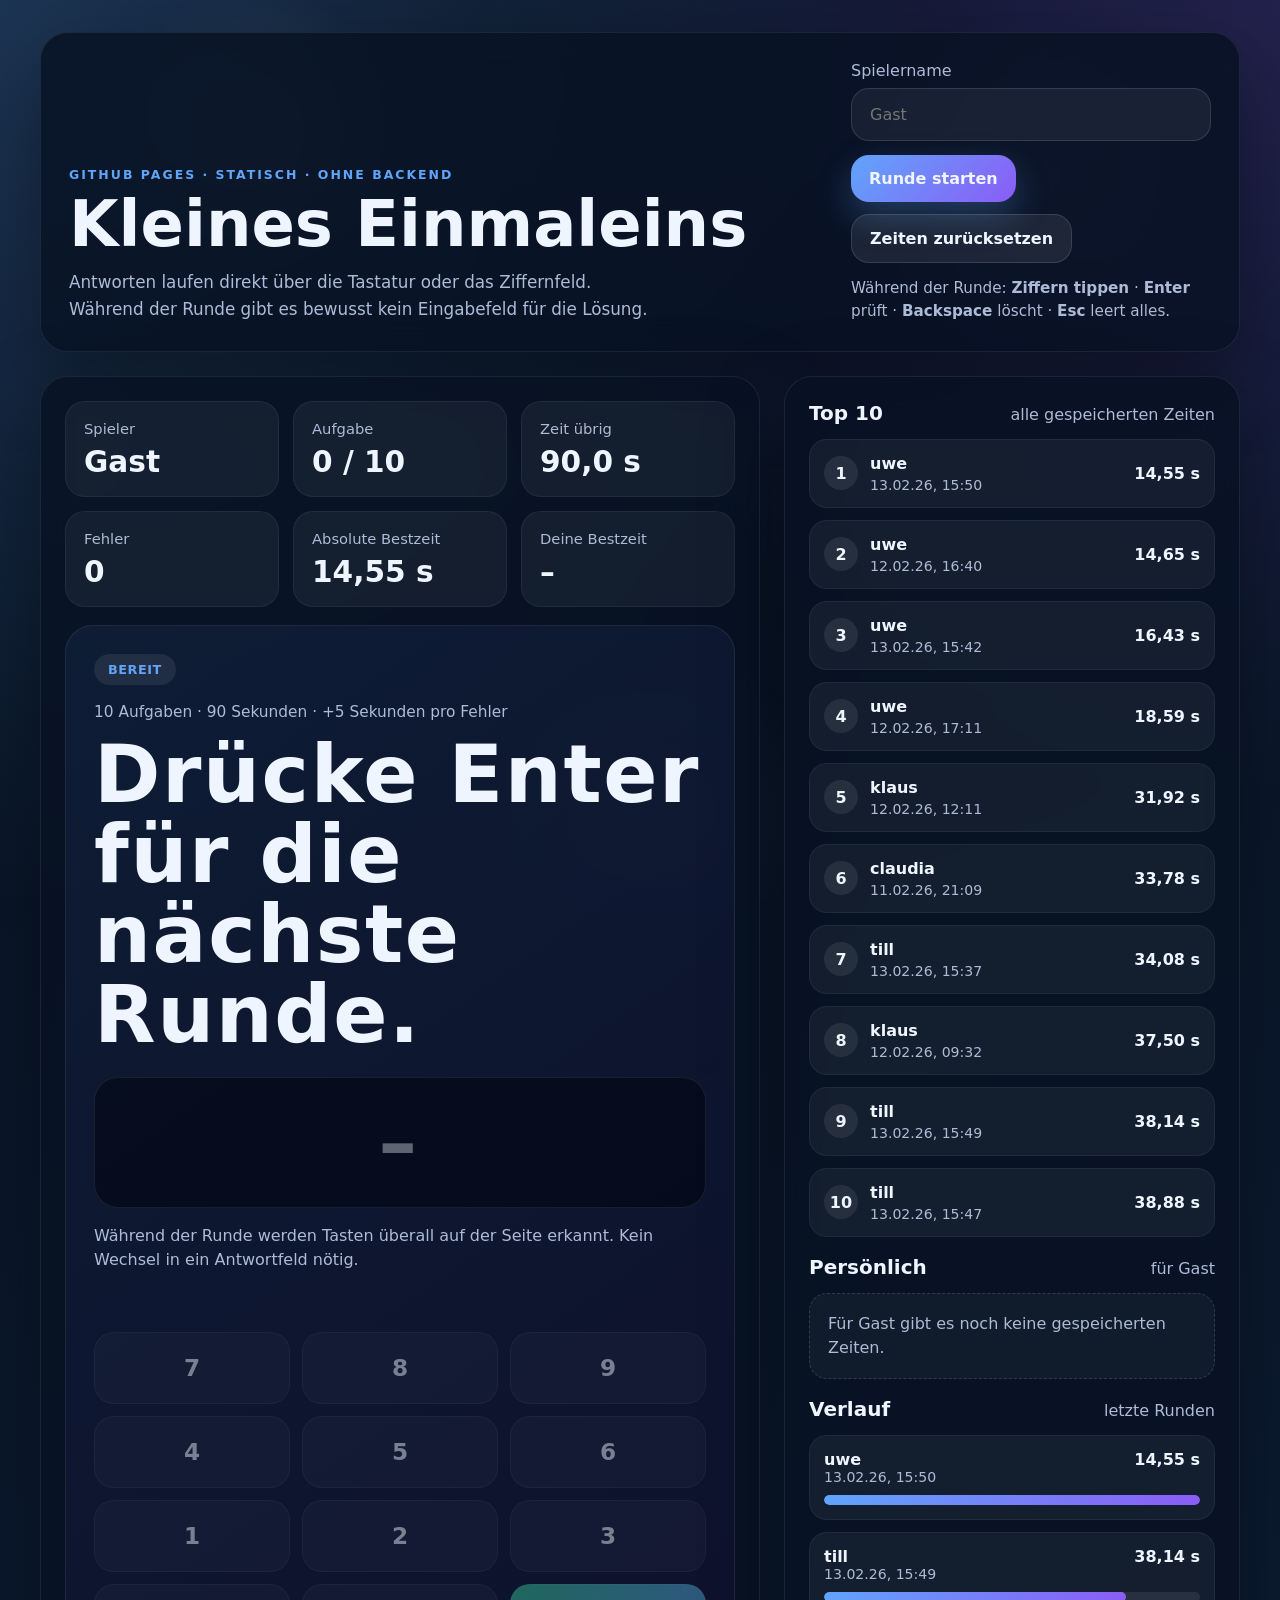
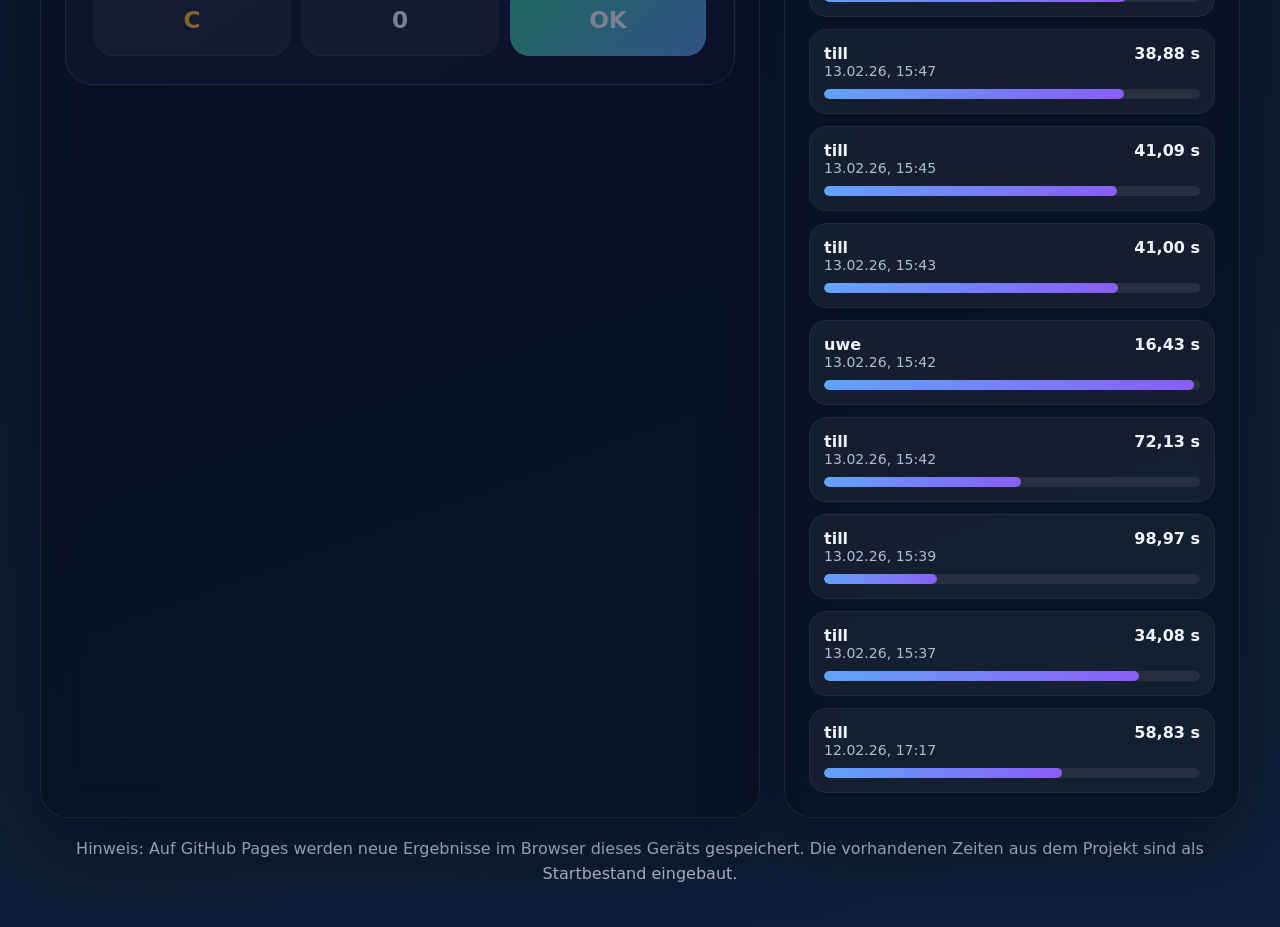
==== index.html @ 7a658442 "initial commit" ====
<!DOCTYPE html>
<html lang="de">
<head>
  <meta charset="UTF-8">
  <meta name="viewport" content="width=device-width, initial-scale=1.0">
  <title>Rechentrainer – Kleines Einmaleins</title>
  <link rel="stylesheet" href="./styles.css">
</head>
<body>
  <noscript>
    <div class="noscript-banner">Für den Rechentrainer muss JavaScript aktiviert sein.</div>
  </noscript>

  <div class="app-shell">
    <section class="panel intro-panel">
      <div class="intro-copy">
        <p class="eyebrow">GitHub Pages · statisch · ohne Backend</p>
        <h1>Kleines Einmaleins</h1>
        <p class="lead">
          Antworten laufen direkt über die Tastatur oder das Ziffernfeld.
          Während der Runde gibt es bewusst kein Eingabefeld für die Lösung.
        </p>
      </div>

      <div class="intro-actions">
        <label class="field" for="playerNameInput">
          <span>Spielername</span>
          <input
            id="playerNameInput"
            type="text"
            maxlength="18"
            autocomplete="nickname"
            spellcheck="false"
            placeholder="Gast"
          >
        </label>

        <div class="button-row">
          <button id="startButton" class="primary" type="button">Runde starten</button>
          <button id="resetScoresButton" class="secondary" type="button">Zeiten zurücksetzen</button>
        </div>

        <p class="controls-copy">
          Während der Runde: <strong>Ziffern tippen</strong> · <strong>Enter</strong> prüft · <strong>Backspace</strong> löscht · <strong>Esc</strong> leert alles.
        </p>
      </div>
    </section>

    <main class="layout">
      <section class="panel game-panel" aria-labelledby="spielbereich-title">
        <div class="sr-only" id="spielbereich-title">Spielbereich</div>

        <div class="stats-grid">
          <article class="stat-card">
            <span class="stat-label">Spieler</span>
            <strong class="stat-value" id="playerStat">Gast</strong>
          </article>

          <article class="stat-card">
            <span class="stat-label">Aufgabe</span>
            <strong class="stat-value" id="progressStat">0 / 10</strong>
          </article>

          <article class="stat-card">
            <span class="stat-label">Zeit übrig</span>
            <strong class="stat-value" id="timeStat">90,0 s</strong>
          </article>

          <article class="stat-card">
            <span class="stat-label">Fehler</span>
            <strong class="stat-value" id="errorsStat">0</strong>
          </article>

          <article class="stat-card">
            <span class="stat-label">Absolute Bestzeit</span>
            <strong class="stat-value" id="overallBestStat">–</strong>
          </article>

          <article class="stat-card">
            <span class="stat-label">Deine Bestzeit</span>
            <strong class="stat-value" id="personalBestStat">–</strong>
          </article>
        </div>

        <div class="game-surface">
          <span class="mode-pill" id="modePill">Bereit</span>
          <p class="question-label" id="questionLabel">10 Aufgaben · 90 Sekunden · +5 Sekunden pro Fehler</p>
          <h2 class="question-text" id="questionText">Drücke Enter für die nächste Runde.</h2>

          <div class="answer-board placeholder" id="answerBoard" aria-live="polite">–</div>

          <p class="hint" id="hintText">Der Cursor muss nicht in einem Feld stehen. Während der Runde werden Tasten überall auf der Seite erkannt.</p>
          <p class="feedback" id="feedbackText" role="status" aria-live="polite"></p>

          <div class="keypad" id="keypad" aria-label="Ziffernfeld für Touch-Eingabe">
            <button type="button" class="keypad-key" data-key="7">7</button>
            <button type="button" class="keypad-key" data-key="8">8</button>
            <button type="button" class="keypad-key" data-key="9">9</button>
            <button type="button" class="keypad-key" data-key="4">4</button>
            <button type="button" class="keypad-key" data-key="5">5</button>
            <button type="button" class="keypad-key" data-key="6">6</button>
            <button type="button" class="keypad-key" data-key="1">1</button>
            <button type="button" class="keypad-key" data-key="2">2</button>
            <button type="button" class="keypad-key" data-key="3">3</button>
            <button type="button" class="keypad-key utility" data-key="clear">C</button>
            <button type="button" class="keypad-key" data-key="0">0</button>
            <button type="button" class="keypad-key confirm" data-key="enter">OK</button>
          </div>
        </div>

        <section class="result-summary" id="resultSummary" hidden>
          <div class="result-header">
            <h3>Letzte Runde</h3>
            <p id="resultMessage"></p>
          </div>

          <div class="result-grid">
            <article class="result-card">
              <span class="result-label">Rohzeit</span>
              <strong class="result-value" id="rawTimeResult">–</strong>
            </article>

            <article class="result-card">
              <span class="result-label">Fehler</span>
              <strong class="result-value" id="mistakesResult">–</strong>
            </article>

            <article class="result-card">
              <span class="result-label">Unbeantwortet</span>
              <strong class="result-value" id="unansweredResult">–</strong>
            </article>

            <article class="result-card accent">
              <span class="result-label">Gesamtzeit inkl. Strafen</span>
              <strong class="result-value" id="totalTimeResult">–</strong>
            </article>
          </div>
        </section>
      </section>

      <aside class="panel sidebar">
        <section class="stack-section" id="bestenliste">
          <div class="section-header">
            <h2>Top 10</h2>
            <span>alle gespeicherten Zeiten</span>
          </div>
          <ol class="ranking-list" id="topList"></ol>
        </section>

        <section class="stack-section">
          <div class="section-header">
            <h2>Persönlich</h2>
            <span id="personalSectionLabel">für Gast</span>
          </div>
          <ol class="ranking-list" id="personalList"></ol>
        </section>

        <section class="stack-section" id="verlauf">
          <div class="section-header">
            <h2>Verlauf</h2>
            <span>letzte Runden</span>
          </div>
          <div class="history-list" id="historyList"></div>
        </section>
      </aside>
    </main>

    <p class="storage-note">
      Hinweis: Auf GitHub Pages werden neue Ergebnisse im Browser dieses Geräts gespeichert.
      Die vorhandenen Zeiten aus dem Projekt sind als Startbestand eingebaut.
    </p>
  </div>

  <script src="./app.js"></script>
</body>
</html>
---- styles.css ----
:root {
  color-scheme: dark;
  --bg-1: #07111f;
  --bg-2: #0e1f39;
  --panel: rgba(8, 18, 35, 0.82);
  --panel-soft: rgba(255, 255, 255, 0.05);
  --panel-strong: rgba(255, 255, 255, 0.08);
  --text: #eff5ff;
  --muted: #aebbd6;
  --accent: #60a5fa;
  --accent-strong: #8b5cf6;
  --success: #34d399;
  --warning: #fbbf24;
  --danger: #fb7185;
  --shadow: 0 28px 80px rgba(0, 0, 0, 0.35);
}

* {
  box-sizing: border-box;
}

html {
  scroll-behavior: smooth;
}

body {
  margin: 0;
  min-height: 100vh;
  font-family: "Inter", "Segoe UI", system-ui, sans-serif;
  color: var(--text);
  background:
    radial-gradient(circle at top left, rgba(96, 165, 250, 0.24), transparent 32%),
    radial-gradient(circle at top right, rgba(139, 92, 246, 0.2), transparent 28%),
    linear-gradient(160deg, var(--bg-1), var(--bg-2));
}

body::before {
  content: "";
  position: fixed;
  inset: 0;
  pointer-events: none;
  background:
    radial-gradient(circle at 20% 15%, rgba(255, 255, 255, 0.08), transparent 12%),
    radial-gradient(circle at 80% 20%, rgba(255, 255, 255, 0.06), transparent 14%),
    radial-gradient(circle at 50% 90%, rgba(255, 255, 255, 0.05), transparent 18%);
}

.app-shell {
  position: relative;
  width: min(1200px, calc(100% - 32px));
  margin: 32px auto 40px;
}

.panel {
  background: var(--panel);
  border: 1px solid rgba(255, 255, 255, 0.08);
  border-radius: 28px;
  box-shadow: var(--shadow);
  backdrop-filter: blur(18px);
}

.intro-panel {
  display: flex;
  justify-content: space-between;
  gap: 28px;
  align-items: end;
  padding: 28px;
  margin-bottom: 24px;
}

.eyebrow {
  margin: 0 0 10px;
  color: var(--accent);
  text-transform: uppercase;
  letter-spacing: 0.16em;
  font-size: 0.78rem;
  font-weight: 800;
}

h1,
h2,
h3,
p {
  margin: 0;
}

h1 {
  font-size: clamp(2.2rem, 5vw, 4rem);
  line-height: 1.02;
  margin-bottom: 12px;
}

.lead {
  max-width: 56ch;
  color: var(--muted);
  line-height: 1.6;
  font-size: 1.05rem;
}

.intro-actions {
  width: min(100%, 360px);
  display: grid;
  gap: 14px;
}

.field {
  display: grid;
  gap: 8px;
}

.field span,
.controls-copy,
.section-header span,
.storage-note,
.stat-label,
.result-label,
.question-label,
.hint,
.feedback,
.entry-meta,
.history-meta {
  color: var(--muted);
}

.field input {
  width: 100%;
  border: 1px solid rgba(255, 255, 255, 0.12);
  border-radius: 18px;
  padding: 16px 18px;
  font: inherit;
  color: var(--text);
  background: rgba(255, 255, 255, 0.06);
  outline: none;
  transition: border-color 0.2s ease, box-shadow 0.2s ease, transform 0.2s ease;
}

.field input:focus {
  border-color: rgba(96, 165, 250, 0.9);
  box-shadow: 0 0 0 4px rgba(96, 165, 250, 0.18);
  transform: translateY(-1px);
}

.field input[readonly] {
  opacity: 0.72;
}

.button-row {
  display: flex;
  gap: 12px;
  flex-wrap: wrap;
}

button {
  appearance: none;
  border: 0;
  border-radius: 18px;
  padding: 14px 18px;
  font: inherit;
  font-weight: 800;
  color: var(--text);
  cursor: pointer;
  transition: transform 0.18s ease, box-shadow 0.18s ease, opacity 0.18s ease;
}

button:hover {
  transform: translateY(-1px);
}

button:active {
  transform: translateY(0);
}

button.primary {
  background: linear-gradient(135deg, var(--accent), var(--accent-strong));
  box-shadow: 0 14px 34px rgba(96, 165, 250, 0.28);
}

button.secondary {
  background: rgba(255, 255, 255, 0.08);
  border: 1px solid rgba(255, 255, 255, 0.12);
}

.controls-copy {
  font-size: 0.95rem;
  line-height: 1.5;
}

.layout {
  display: grid;
  grid-template-columns: minmax(0, 1.5fr) minmax(320px, 0.95fr);
  gap: 24px;
}

.game-panel,
.sidebar {
  padding: 24px;
}

.stats-grid {
  display: grid;
  grid-template-columns: repeat(3, minmax(0, 1fr));
  gap: 14px;
}

.stat-card,
.result-card,
.ranking-item,
.history-item {
  background: var(--panel-soft);
  border: 1px solid rgba(255, 255, 255, 0.06);
}

.stat-card {
  padding: 18px;
  border-radius: 20px;
}

.stat-label {
  display: block;
  margin-bottom: 10px;
  font-size: 0.92rem;
}

.stat-value,
.result-value {
  display: block;
  font-size: clamp(1.15rem, 3vw, 1.85rem);
  line-height: 1.05;
  font-weight: 900;
  font-variant-numeric: tabular-nums;
}

.game-surface {
  margin-top: 18px;
  padding: 28px;
  border-radius: 28px;
  background:
    linear-gradient(145deg, rgba(96, 165, 250, 0.11), rgba(139, 92, 246, 0.08)),
    rgba(2, 8, 23, 0.58);
  border: 1px solid rgba(255, 255, 255, 0.08);
}

.mode-pill {
  display: inline-flex;
  align-items: center;
  padding: 8px 14px;
  border-radius: 999px;
  background: rgba(255, 255, 255, 0.08);
  color: var(--accent);
  font-weight: 800;
  letter-spacing: 0.04em;
  text-transform: uppercase;
  font-size: 0.8rem;
}

.question-label {
  margin-top: 18px;
  font-size: 0.96rem;
}

.question-text {
  margin-top: 14px;
  font-size: clamp(2.4rem, 8vw, 5rem);
  line-height: 1;
  letter-spacing: 0.02em;
  font-weight: 900;
}

.answer-board {
  display: flex;
  align-items: center;
  justify-content: center;
  min-height: 104px;
  margin-top: 22px;
  padding: 20px;
  border-radius: 24px;
  background: rgba(3, 7, 18, 0.62);
  border: 1px solid rgba(255, 255, 255, 0.08);
  font-size: clamp(2.2rem, 7vw, 4.8rem);
  font-weight: 900;
  font-variant-numeric: tabular-nums;
  letter-spacing: 0.06em;
}

.answer-board.placeholder {
  color: rgba(239, 245, 255, 0.38);
}

.hint {
  margin-top: 16px;
  line-height: 1.5;
}

.feedback {
  min-height: 28px;
  margin-top: 10px;
  font-weight: 700;
}

.feedback.success {
  color: var(--success);
}

.feedback.warning {
  color: var(--warning);
}

.feedback.error {
  color: var(--danger);
}

.keypad {
  margin-top: 22px;
  display: grid;
  grid-template-columns: repeat(3, minmax(0, 1fr));
  gap: 12px;
}

.keypad.is-disabled {
  opacity: 0.48;
}

.keypad-key {
  min-height: 72px;
  border-radius: 20px;
  background: rgba(255, 255, 255, 0.06);
  border: 1px solid rgba(255, 255, 255, 0.08);
  font-size: 1.45rem;
  font-weight: 900;
}

.keypad-key.utility {
  color: var(--warning);
}

.keypad-key.confirm {
  background: linear-gradient(135deg, rgba(52, 211, 153, 0.92), rgba(96, 165, 250, 0.92));
}

.result-summary {
  margin-top: 18px;
  padding: 20px;
  border-radius: 24px;
  background: rgba(255, 255, 255, 0.04);
  border: 1px solid rgba(255, 255, 255, 0.06);
}

.result-header {
  display: flex;
  justify-content: space-between;
  gap: 12px;
  align-items: baseline;
  flex-wrap: wrap;
}

.result-header p {
  color: var(--accent);
  font-weight: 700;
}

.result-grid {
  margin-top: 16px;
  display: grid;
  grid-template-columns: repeat(4, minmax(0, 1fr));
  gap: 12px;
}

.result-card {
  padding: 16px;
  border-radius: 18px;
}

.result-card.accent {
  background: linear-gradient(145deg, rgba(96, 165, 250, 0.18), rgba(139, 92, 246, 0.18));
  border-color: rgba(96, 165, 250, 0.22);
}

.result-label {
  display: block;
  margin-bottom: 10px;
  font-size: 0.9rem;
  line-height: 1.4;
}

.sidebar {
  display: grid;
  gap: 18px;
}

.stack-section {
  display: grid;
  gap: 14px;
}

.section-header {
  display: flex;
  align-items: baseline;
  justify-content: space-between;
  gap: 12px;
  flex-wrap: wrap;
}

.section-header h2 {
  font-size: 1.25rem;
}

.ranking-list,
.history-list {
  list-style: none;
  margin: 0;
  padding: 0;
  display: grid;
  gap: 12px;
}

.ranking-item {
  display: grid;
  grid-template-columns: auto 1fr auto;
  gap: 12px;
  align-items: center;
  padding: 14px;
  border-radius: 18px;
}

.ranking-item.is-current {
  border-color: rgba(96, 165, 250, 0.3);
  background: rgba(96, 165, 250, 0.1);
}

.rank-badge {
  display: inline-flex;
  align-items: center;
  justify-content: center;
  width: 34px;
  height: 34px;
  border-radius: 50%;
  background: rgba(255, 255, 255, 0.08);
  font-weight: 900;
}

.entry-name {
  display: block;
  font-weight: 800;
}

.entry-meta {
  display: block;
  margin-top: 4px;
  font-size: 0.88rem;
}

.entry-time {
  font-weight: 900;
  font-variant-numeric: tabular-nums;
}

.history-item {
  padding: 14px;
  border-radius: 18px;
}

.history-item.is-current {
  border-color: rgba(96, 165, 250, 0.3);
  background: rgba(96, 165, 250, 0.1);
}

.history-head {
  display: flex;
  justify-content: space-between;
  gap: 12px;
  margin-bottom: 10px;
}

.history-name {
  font-weight: 800;
}

.history-time {
  font-weight: 900;
  font-variant-numeric: tabular-nums;
}

.history-meta {
  font-size: 0.88rem;
}

.history-track {
  width: 100%;
  height: 10px;
  border-radius: 999px;
  overflow: hidden;
  background: rgba(255, 255, 255, 0.08);
  margin-top: 10px;
}

.history-fill {
  height: 100%;
  border-radius: inherit;
  background: linear-gradient(135deg, var(--accent), var(--accent-strong));
}

.placeholder-card {
  padding: 18px;
  border-radius: 18px;
  background: rgba(255, 255, 255, 0.04);
  border: 1px dashed rgba(255, 255, 255, 0.14);
  color: var(--muted);
  line-height: 1.5;
}

.storage-note {
  margin-top: 18px;
  text-align: center;
  line-height: 1.6;
}

.noscript-banner {
  padding: 12px 16px;
  text-align: center;
  background: #3f1d1d;
  color: #fff0f0;
  font-weight: 700;
}

.sr-only {
  position: absolute;
  width: 1px;
  height: 1px;
  padding: 0;
  margin: -1px;
  overflow: hidden;
  clip: rect(0, 0, 0, 0);
  white-space: nowrap;
  border: 0;
}

@media (max-width: 980px) {
  .intro-panel,
  .layout {
    grid-template-columns: 1fr;
  }

  .intro-panel {
    flex-direction: column;
    align-items: stretch;
  }

  .intro-actions {
    width: 100%;
  }
}

@media (max-width: 760px) {
  .app-shell {
    width: min(100% - 20px, 100%);
    margin-top: 20px;
  }

  .stats-grid,
  .result-grid {
    grid-template-columns: repeat(2, minmax(0, 1fr));
  }

  .game-surface,
  .game-panel,
  .sidebar,
  .intro-panel {
    padding: 18px;
  }

  .answer-board {
    min-height: 86px;
  }
}

@media (max-width: 520px) {
  .button-row {
    flex-direction: column;
  }

  .stats-grid,
  .result-grid {
    grid-template-columns: 1fr;
  }

  .ranking-item {
    grid-template-columns: auto 1fr;
  }

  .entry-time {
    grid-column: 2;
  }
}
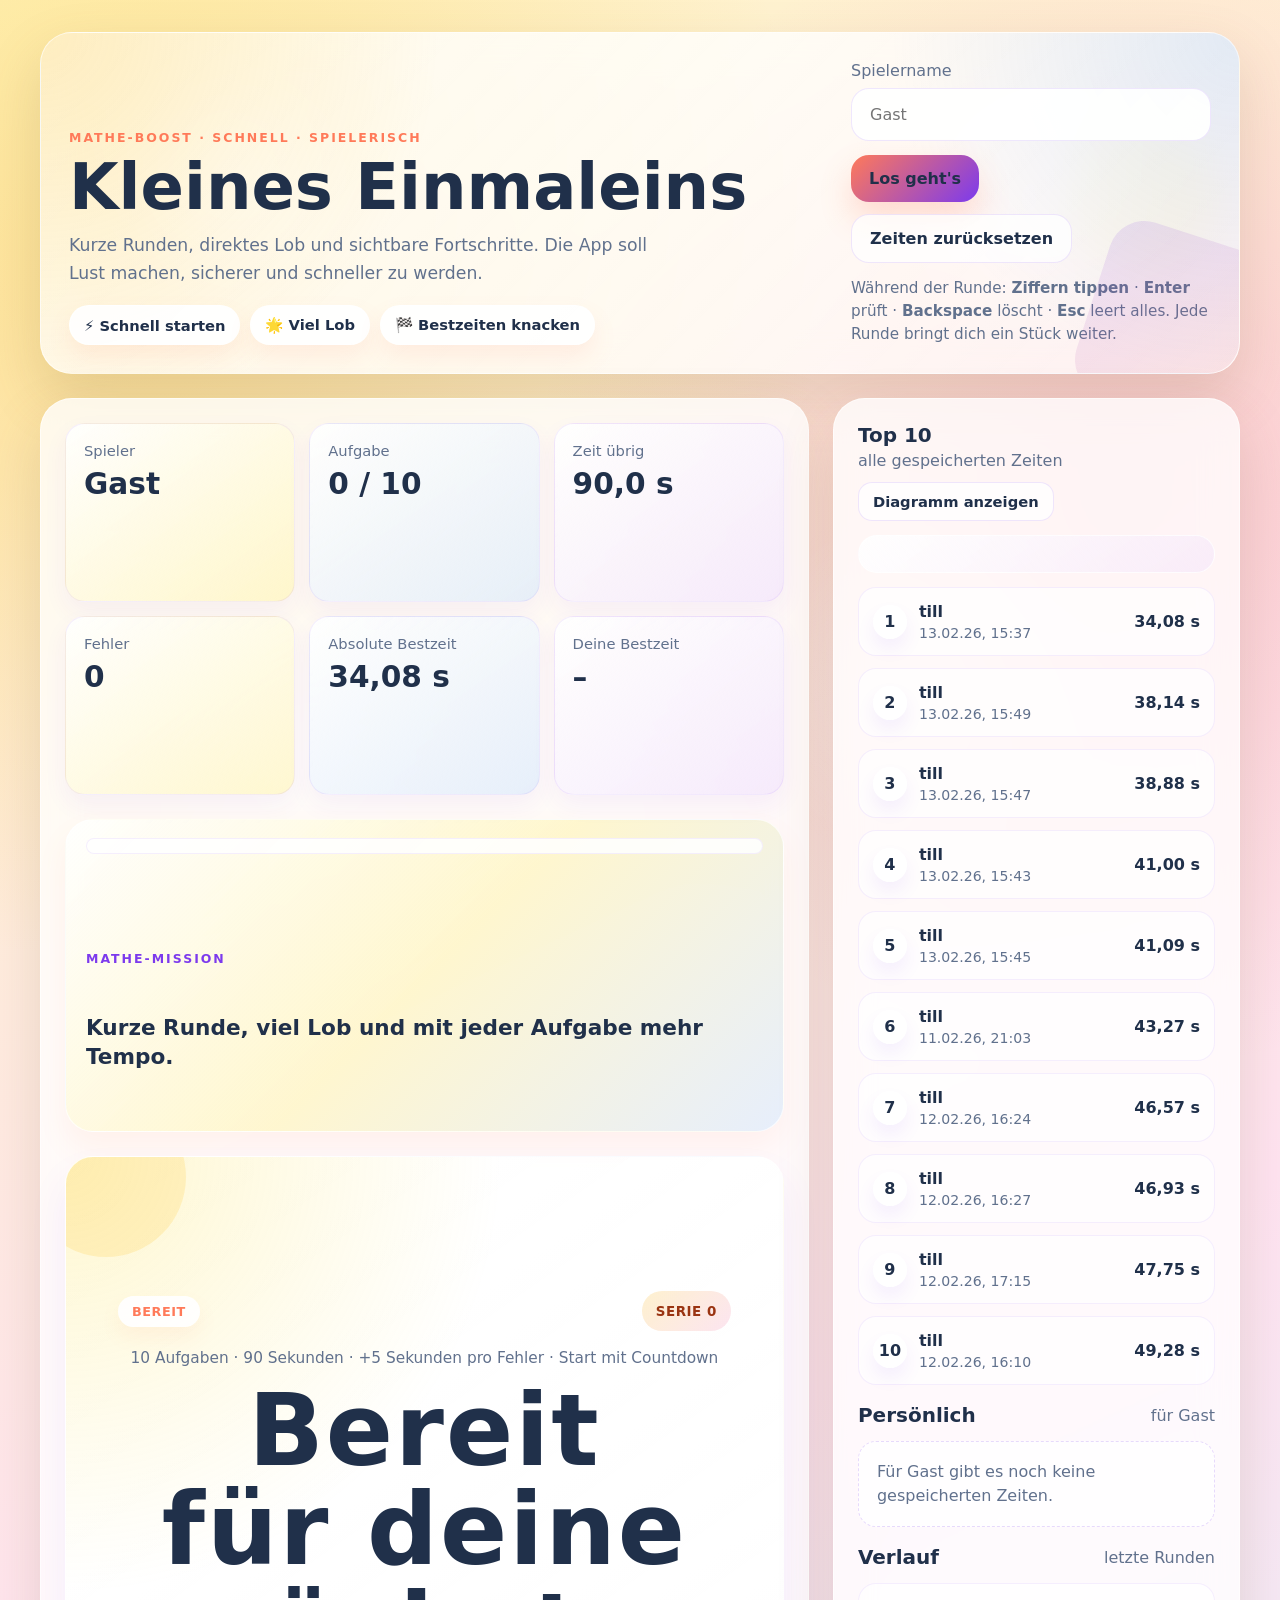
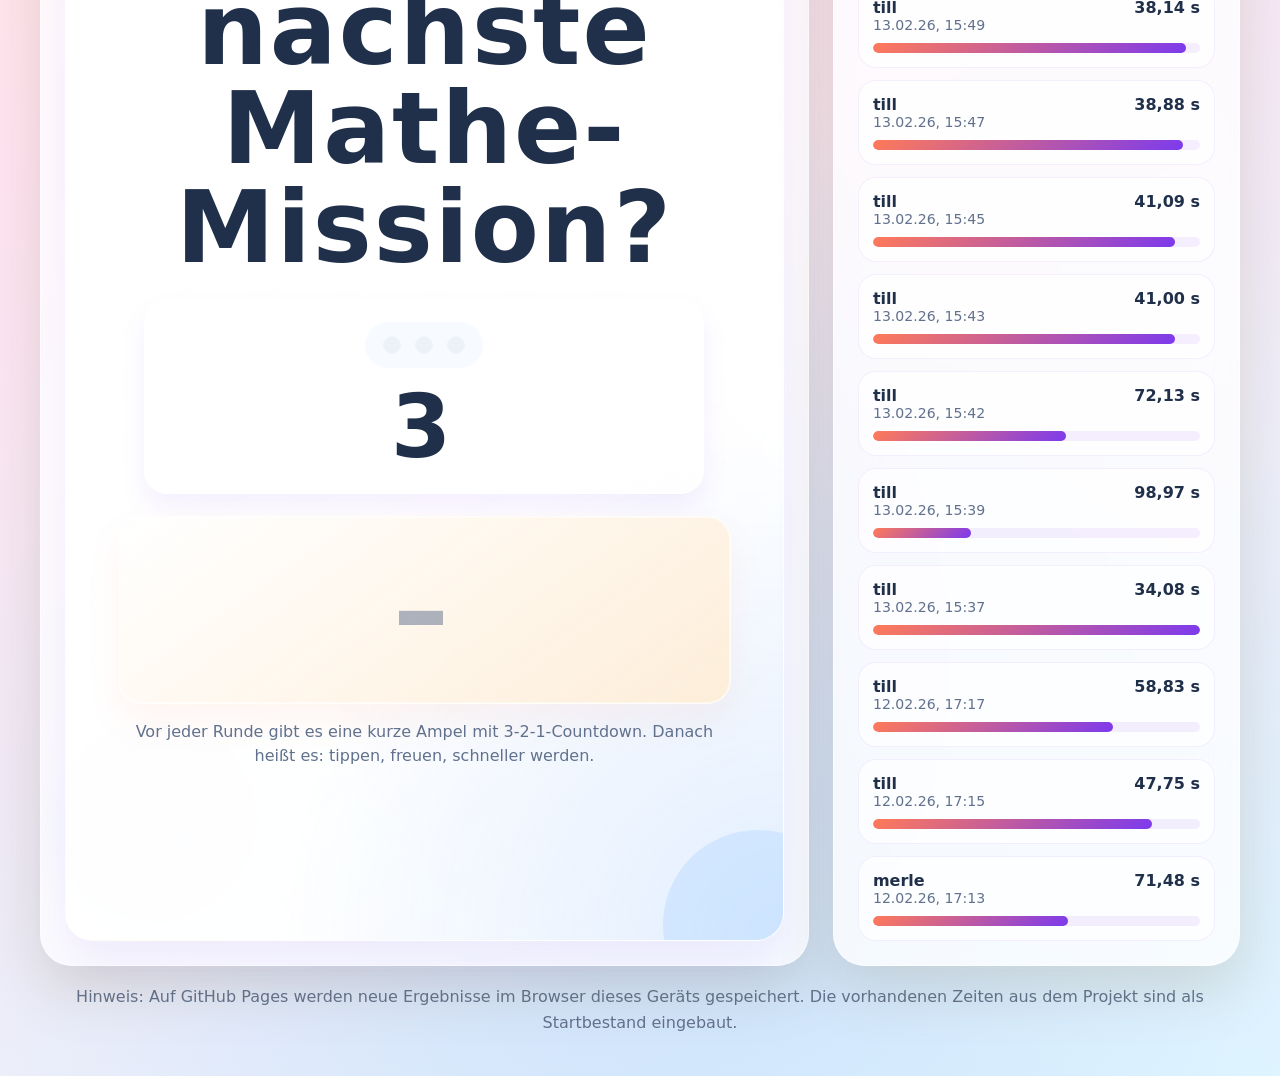
==== commit a50e350e: "Deutlich kinderfreundlichere, hellere und spielerischere Optik in styles.css Motivationsbereich mit " ====
--- a/index.html
+++ b/index.html
@@ -14,12 +14,18 @@
   <div class="app-shell">
     <section class="panel intro-panel">
       <div class="intro-copy">
-        <p class="eyebrow">GitHub Pages · statisch · ohne Backend</p>
+        <p class="eyebrow">Mathe-Boost · schnell · spielerisch</p>
         <h1>Kleines Einmaleins</h1>
         <p class="lead">
-          Antworten laufen direkt über die Tastatur oder das Ziffernfeld.
-          Während der Runde gibt es bewusst kein Eingabefeld für die Lösung.
+          Kurze Runden, direktes Lob und sichtbare Fortschritte.
+          Die App soll Lust machen, sicherer und schneller zu werden.
         </p>
+
+        <div class="hero-tags" aria-label="Stärken der App">
+          <span class="hero-tag">⚡ Schnell starten</span>
+          <span class="hero-tag">🌟 Viel Lob</span>
+          <span class="hero-tag">🏁 Bestzeiten knacken</span>
+        </div>
       </div>
 
       <div class="intro-actions">
@@ -36,12 +42,13 @@
         </label>
 
         <div class="button-row">
-          <button id="startButton" class="primary" type="button">Runde starten</button>
+          <button id="startButton" class="primary" type="button">Los geht's</button>
           <button id="resetScoresButton" class="secondary" type="button">Zeiten zurücksetzen</button>
         </div>
 
         <p class="controls-copy">
           Während der Runde: <strong>Ziffern tippen</strong> · <strong>Enter</strong> prüft · <strong>Backspace</strong> löscht · <strong>Esc</strong> leert alles.
+          Jede Runde bringt dich ein Stück weiter.
         </p>
       </div>
     </section>
@@ -82,36 +89,47 @@
           </article>
         </div>
 
+        <section class="motivation-strip" aria-label="Motivation und Fortschritt">
+          <div class="progress-track" aria-hidden="true">
+            <div class="progress-fill" id="progressFill"></div>
+          </div>
+
+          <div class="motivation-card">
+            <span class="motivation-kicker" id="motivationKicker">Bereit für die nächste Mission?</span>
+            <strong class="motivation-text" id="motivationText">Sammle 10 richtige Antworten und jag deine Bestzeit.</strong>
+          </div>
+        </section>
+
         <div class="game-surface">
-          <span class="mode-pill" id="modePill">Bereit</span>
+          <div class="surface-topline">
+            <span class="mode-pill" id="modePill">Bereit</span>
+            <span class="streak-pill" id="streakPill">Serie 0</span>
+          </div>
           <p class="question-label" id="questionLabel">10 Aufgaben · 90 Sekunden · +5 Sekunden pro Fehler</p>
           <h2 class="question-text" id="questionText">Drücke Enter für die nächste Runde.</h2>
 
+          <div class="countdown-panel" id="countdownPanel" hidden aria-live="assertive" aria-atomic="true">
+            <div class="traffic-light" id="trafficLight" data-phase="red" aria-hidden="true">
+              <span class="traffic-bulb red"></span>
+              <span class="traffic-bulb yellow"></span>
+              <span class="traffic-bulb green"></span>
+            </div>
+            <div class="countdown-value" id="countdownValue">3</div>
+          </div>
+
           <div class="answer-board placeholder" id="answerBoard" aria-live="polite">–</div>
 
           <p class="hint" id="hintText">Der Cursor muss nicht in einem Feld stehen. Während der Runde werden Tasten überall auf der Seite erkannt.</p>
           <p class="feedback" id="feedbackText" role="status" aria-live="polite"></p>
-
-          <div class="keypad" id="keypad" aria-label="Ziffernfeld für Touch-Eingabe">
-            <button type="button" class="keypad-key" data-key="7">7</button>
-            <button type="button" class="keypad-key" data-key="8">8</button>
-            <button type="button" class="keypad-key" data-key="9">9</button>
-            <button type="button" class="keypad-key" data-key="4">4</button>
-            <button type="button" class="keypad-key" data-key="5">5</button>
-            <button type="button" class="keypad-key" data-key="6">6</button>
-            <button type="button" class="keypad-key" data-key="1">1</button>
-            <button type="button" class="keypad-key" data-key="2">2</button>
-            <button type="button" class="keypad-key" data-key="3">3</button>
-            <button type="button" class="keypad-key utility" data-key="clear">C</button>
-            <button type="button" class="keypad-key" data-key="0">0</button>
-            <button type="button" class="keypad-key confirm" data-key="enter">OK</button>
-          </div>
         </div>
 
         <section class="result-summary" id="resultSummary" hidden>
           <div class="result-header">
-            <h3>Letzte Runde</h3>
-            <p id="resultMessage"></p>
+            <div class="result-copy">
+              <h3>Letzte Runde</h3>
+              <p id="resultMessage"></p>
+            </div>
+            <span class="reward-badge" id="rewardBadge">🌟 Stark gemacht</span>
           </div>
 
           <div class="result-grid">
@@ -141,9 +159,15 @@
       <aside class="panel sidebar">
         <section class="stack-section" id="bestenliste">
           <div class="section-header">
-            <h2>Top 10</h2>
-            <span>alle gespeicherten Zeiten</span>
-          </div>
+            <div class="section-heading">
+              <h2>Top 10</h2>
+              <span>alle gespeicherten Zeiten</span>
+            </div>
+            <button id="toggleChartButton" class="secondary section-action" type="button" aria-expanded="false" aria-controls="chartPanel">
+              Diagramm anzeigen
+            </button>
+          </div>
+          <div class="chart-panel" id="chartPanel" hidden></div>
           <ol class="ranking-list" id="topList"></ol>
         </section>
 
--- a/styles.css
+++ b/styles.css
@@ -1,18 +1,19 @@
 :root {
-  color-scheme: dark;
-  --bg-1: #07111f;
-  --bg-2: #0e1f39;
-  --panel: rgba(8, 18, 35, 0.82);
-  --panel-soft: rgba(255, 255, 255, 0.05);
-  --panel-strong: rgba(255, 255, 255, 0.08);
-  --text: #eff5ff;
-  --muted: #aebbd6;
-  --accent: #60a5fa;
-  --accent-strong: #8b5cf6;
-  --success: #34d399;
-  --warning: #fbbf24;
-  --danger: #fb7185;
-  --shadow: 0 28px 80px rgba(0, 0, 0, 0.35);
+  color-scheme: light;
+  --bg-1: #fff6c7;
+  --bg-2: #ffe3f1;
+  --bg-3: #dff5ff;
+  --panel: rgba(255, 255, 255, 0.78);
+  --panel-soft: rgba(255, 255, 255, 0.68);
+  --panel-strong: rgba(255, 255, 255, 0.9);
+  --text: #20304a;
+  --muted: #61718d;
+  --accent: #ff7a59;
+  --accent-strong: #7c3aed;
+  --success: #16a34a;
+  --warning: #d97706;
+  --danger: #e11d48;
+  --shadow: 0 24px 56px rgba(123, 99, 54, 0.18);
 }
 
 * {
@@ -29,9 +30,10 @@
   font-family: "Inter", "Segoe UI", system-ui, sans-serif;
   color: var(--text);
   background:
-    radial-gradient(circle at top left, rgba(96, 165, 250, 0.24), transparent 32%),
-    radial-gradient(circle at top right, rgba(139, 92, 246, 0.2), transparent 28%),
-    linear-gradient(160deg, var(--bg-1), var(--bg-2));
+    radial-gradient(circle at 10% 10%, rgba(251, 191, 36, 0.34), transparent 26%),
+    radial-gradient(circle at 88% 18%, rgba(236, 72, 153, 0.2), transparent 24%),
+    radial-gradient(circle at 52% 90%, rgba(96, 165, 250, 0.22), transparent 28%),
+    linear-gradient(155deg, var(--bg-1), var(--bg-2) 54%, var(--bg-3));
 }
 
 body::before {
@@ -40,9 +42,10 @@
   inset: 0;
   pointer-events: none;
   background:
-    radial-gradient(circle at 20% 15%, rgba(255, 255, 255, 0.08), transparent 12%),
-    radial-gradient(circle at 80% 20%, rgba(255, 255, 255, 0.06), transparent 14%),
-    radial-gradient(circle at 50% 90%, rgba(255, 255, 255, 0.05), transparent 18%);
+    radial-gradient(circle at 18% 20%, rgba(255, 255, 255, 0.68), transparent 10%),
+    radial-gradient(circle at 82% 22%, rgba(255, 255, 255, 0.45), transparent 12%),
+    radial-gradient(circle at 24% 84%, rgba(255, 255, 255, 0.38), transparent 14%),
+    radial-gradient(circle at 72% 76%, rgba(255, 255, 255, 0.34), transparent 16%);
 }
 
 .app-shell {
@@ -51,21 +54,63 @@
   margin: 32px auto 40px;
 }
 
+.app-shell::before,
+.app-shell::after {
+  content: "";
+  position: absolute;
+  z-index: -1;
+  border-radius: 50%;
+  filter: blur(10px);
+}
+
+.app-shell::before {
+  width: 150px;
+  height: 150px;
+  top: 90px;
+  right: 24px;
+  background: rgba(253, 224, 71, 0.32);
+}
+
+.app-shell::after {
+  width: 180px;
+  height: 180px;
+  bottom: 120px;
+  left: 18px;
+  background: rgba(96, 165, 250, 0.22);
+}
+
 .panel {
   background: var(--panel);
-  border: 1px solid rgba(255, 255, 255, 0.08);
-  border-radius: 28px;
+  border: 1px solid rgba(255, 255, 255, 0.6);
+  border-radius: 32px;
   box-shadow: var(--shadow);
   backdrop-filter: blur(18px);
 }
 
 .intro-panel {
+  position: relative;
+  overflow: hidden;
   display: flex;
   justify-content: space-between;
   gap: 28px;
   align-items: end;
   padding: 28px;
   margin-bottom: 24px;
+  background:
+    radial-gradient(circle at 0% 0%, rgba(251, 191, 36, 0.24), transparent 32%),
+    radial-gradient(circle at 100% 0%, rgba(96, 165, 250, 0.18), transparent 28%),
+    linear-gradient(135deg, rgba(255, 255, 255, 0.84), rgba(255, 255, 255, 0.7));
+}
+
+.intro-panel::after {
+  content: "";
+  position: absolute;
+  inset: auto -30px -42px auto;
+  width: 180px;
+  height: 180px;
+  border-radius: 36px;
+  background: linear-gradient(135deg, rgba(124, 58, 237, 0.12), rgba(255, 122, 89, 0.12));
+  transform: rotate(18deg);
 }
 
 .eyebrow {
@@ -94,7 +139,36 @@
   max-width: 56ch;
   color: var(--muted);
   line-height: 1.6;
-  font-size: 1.05rem;
+  font-size: 1.08rem;
+}
+
+.hero-tags {
+  margin-top: 18px;
+  display: flex;
+  flex-wrap: wrap;
+  gap: 10px;
+}
+
+.hero-tag {
+  display: inline-flex;
+  align-items: center;
+  gap: 8px;
+  padding: 10px 14px;
+  border-radius: 999px;
+  background: rgba(255, 255, 255, 0.92);
+  border: 1px solid rgba(255, 255, 255, 0.7);
+  box-shadow: 0 12px 24px rgba(255, 122, 89, 0.1);
+  font-size: 0.92rem;
+  font-weight: 800;
+  animation: floaty 5.2s ease-in-out infinite;
+}
+
+.hero-tag:nth-child(2) {
+  animation-delay: 0.6s;
+}
+
+.hero-tag:nth-child(3) {
+  animation-delay: 1.1s;
 }
 
 .intro-actions {
@@ -124,12 +198,12 @@
 
 .field input {
   width: 100%;
-  border: 1px solid rgba(255, 255, 255, 0.12);
+  border: 1px solid rgba(124, 58, 237, 0.12);
   border-radius: 18px;
   padding: 16px 18px;
   font: inherit;
   color: var(--text);
-  background: rgba(255, 255, 255, 0.06);
+  background: rgba(255, 255, 255, 0.92);
   outline: none;
   transition: border-color 0.2s ease, box-shadow 0.2s ease, transform 0.2s ease;
 }
@@ -172,12 +246,13 @@
 
 button.primary {
   background: linear-gradient(135deg, var(--accent), var(--accent-strong));
-  box-shadow: 0 14px 34px rgba(96, 165, 250, 0.28);
+  box-shadow: 0 16px 32px rgba(255, 122, 89, 0.24);
+  animation: pulse-glow 2.6s ease-in-out infinite;
 }
 
 button.secondary {
-  background: rgba(255, 255, 255, 0.08);
-  border: 1px solid rgba(255, 255, 255, 0.12);
+  background: rgba(255, 255, 255, 0.74);
+  border: 1px solid rgba(124, 58, 237, 0.12);
 }
 
 .controls-copy {
@@ -187,13 +262,18 @@
 
 .layout {
   display: grid;
-  grid-template-columns: minmax(0, 1.5fr) minmax(320px, 0.95fr);
+  grid-template-columns: minmax(0, 1.7fr) minmax(300px, 0.9fr);
   gap: 24px;
 }
 
 .game-panel,
 .sidebar {
   padding: 24px;
+}
+
+.game-panel {
+  display: grid;
+  gap: 24px;
 }
 
 .stats-grid {
@@ -207,12 +287,25 @@
 .ranking-item,
 .history-item {
   background: var(--panel-soft);
-  border: 1px solid rgba(255, 255, 255, 0.06);
+  border: 1px solid rgba(124, 58, 237, 0.08);
 }
 
 .stat-card {
   padding: 18px;
   border-radius: 20px;
+  box-shadow: 0 10px 24px rgba(124, 58, 237, 0.06);
+}
+
+.stat-card:nth-child(3n + 1) {
+  background: linear-gradient(145deg, rgba(255, 255, 255, 0.9), rgba(254, 240, 138, 0.36));
+}
+
+.stat-card:nth-child(3n + 2) {
+  background: linear-gradient(145deg, rgba(255, 255, 255, 0.9), rgba(191, 219, 254, 0.38));
+}
+
+.stat-card:nth-child(3n) {
+  background: linear-gradient(145deg, rgba(255, 255, 255, 0.9), rgba(233, 213, 255, 0.42));
 }
 
 .stat-label {
@@ -230,14 +323,100 @@
   font-variant-numeric: tabular-nums;
 }
 
+.motivation-strip {
+  display: grid;
+  gap: 14px;
+  padding: 18px 20px;
+  border-radius: 28px;
+  background: linear-gradient(135deg, rgba(255, 255, 255, 0.88), rgba(254, 240, 138, 0.38), rgba(191, 219, 254, 0.38));
+  border: 1px solid rgba(255, 255, 255, 0.7);
+  box-shadow: 0 16px 30px rgba(255, 122, 89, 0.08);
+}
+
+.progress-track {
+  width: 100%;
+  height: 16px;
+  border-radius: 999px;
+  overflow: hidden;
+  background: rgba(255, 255, 255, 0.88);
+  box-shadow: inset 0 0 0 1px rgba(124, 58, 237, 0.08);
+}
+
+.progress-fill {
+  width: 0;
+  height: 100%;
+  border-radius: inherit;
+  background: linear-gradient(90deg, #fbbf24, #fb7185 36%, #60a5fa 68%, #34d399);
+  transition: width 0.3s ease;
+}
+
+.motivation-card {
+  display: grid;
+  gap: 6px;
+}
+
+.motivation-kicker {
+  color: var(--accent-strong);
+  font-size: 0.78rem;
+  font-weight: 900;
+  text-transform: uppercase;
+  letter-spacing: 0.16em;
+}
+
+.motivation-text {
+  font-size: clamp(1.05rem, 3vw, 1.35rem);
+  line-height: 1.35;
+}
+
 .game-surface {
-  margin-top: 18px;
-  padding: 28px;
+  position: relative;
+  overflow: hidden;
+  padding: clamp(28px, 5vw, 52px);
   border-radius: 28px;
   background:
-    linear-gradient(145deg, rgba(96, 165, 250, 0.11), rgba(139, 92, 246, 0.08)),
-    rgba(2, 8, 23, 0.58);
-  border: 1px solid rgba(255, 255, 255, 0.08);
+    radial-gradient(circle at top left, rgba(253, 224, 71, 0.26), transparent 28%),
+    radial-gradient(circle at bottom right, rgba(96, 165, 250, 0.18), transparent 32%),
+    linear-gradient(145deg, rgba(255, 255, 255, 0.94), rgba(255, 255, 255, 0.82));
+  border: 1px solid rgba(255, 255, 255, 0.72);
+  display: grid;
+  justify-items: center;
+  align-content: center;
+  text-align: center;
+  min-height: 520px;
+  box-shadow: 0 22px 38px rgba(124, 58, 237, 0.08);
+}
+
+.game-surface::before,
+.game-surface::after {
+  content: "";
+  position: absolute;
+  border-radius: 50%;
+  pointer-events: none;
+}
+
+.game-surface::before {
+  width: 160px;
+  height: 160px;
+  top: -60px;
+  left: -40px;
+  background: rgba(251, 191, 36, 0.18);
+}
+
+.game-surface::after {
+  width: 190px;
+  height: 190px;
+  right: -70px;
+  bottom: -80px;
+  background: rgba(96, 165, 250, 0.16);
+}
+
+.surface-topline {
+  width: min(100%, 720px);
+  display: flex;
+  align-items: center;
+  justify-content: space-between;
+  gap: 12px;
+  flex-wrap: wrap;
 }
 
 .mode-pill {
@@ -245,56 +424,153 @@
   align-items: center;
   padding: 8px 14px;
   border-radius: 999px;
-  background: rgba(255, 255, 255, 0.08);
+  background: rgba(255, 255, 255, 0.94);
   color: var(--accent);
   font-weight: 800;
   letter-spacing: 0.04em;
   text-transform: uppercase;
   font-size: 0.8rem;
+  box-shadow: 0 10px 20px rgba(255, 122, 89, 0.08);
+}
+
+.streak-pill {
+  display: inline-flex;
+  align-items: center;
+  justify-content: center;
+  min-height: 40px;
+  padding: 8px 14px;
+  border-radius: 999px;
+  background: linear-gradient(135deg, rgba(251, 191, 36, 0.22), rgba(236, 72, 153, 0.14));
+  color: #9a3412;
+  font-size: 0.84rem;
+  font-weight: 900;
+  letter-spacing: 0.04em;
+  text-transform: uppercase;
+}
+
+.streak-pill.is-hot {
+  animation: bounce-glow 1s ease-in-out infinite alternate;
 }
 
 .question-label {
   margin-top: 18px;
   font-size: 0.96rem;
+  max-width: 42rem;
 }
 
 .question-text {
   margin-top: 14px;
-  font-size: clamp(2.4rem, 8vw, 5rem);
+  max-width: 10ch;
+  font-size: clamp(3.2rem, 9vw, 6.2rem);
   line-height: 1;
   letter-spacing: 0.02em;
   font-weight: 900;
+  text-wrap: balance;
+}
+
+.countdown-panel {
+  margin-top: 22px;
+  padding: 22px 18px;
+  border-radius: 24px;
+  background: rgba(255, 255, 255, 0.9);
+  border: 1px solid rgba(255, 255, 255, 0.74);
+  display: grid;
+  justify-items: center;
+  gap: 16px;
+  width: min(100%, 560px);
+  box-shadow: 0 14px 26px rgba(124, 58, 237, 0.08);
+}
+
+.traffic-light {
+  display: inline-grid;
+  grid-auto-flow: column;
+  gap: 14px;
+  padding: 14px 18px;
+  border-radius: 999px;
+  background: rgba(247, 250, 255, 0.96);
+}
+
+.traffic-bulb {
+  width: 18px;
+  height: 18px;
+  border-radius: 50%;
+  opacity: 0.28;
+  background: rgba(203, 213, 225, 0.9);
+  box-shadow: inset 0 0 0 1px rgba(255, 255, 255, 0.42);
+  transition: transform 0.18s ease, opacity 0.18s ease, box-shadow 0.18s ease, background 0.18s ease;
+}
+
+.traffic-light[data-phase="red"] .traffic-bulb.red,
+.traffic-light[data-phase="ready"] .traffic-bulb.red,
+.traffic-light[data-phase="ready"] .traffic-bulb.yellow,
+.traffic-light[data-phase="yellow"] .traffic-bulb.yellow,
+.traffic-light[data-phase="green"] .traffic-bulb.green {
+  opacity: 1;
+  transform: scale(1.08);
+}
+
+.traffic-light[data-phase="red"] .traffic-bulb.red,
+.traffic-light[data-phase="ready"] .traffic-bulb.red {
+  background: #fb7185;
+  box-shadow: 0 0 18px rgba(251, 113, 133, 0.42);
+}
+
+.traffic-light[data-phase="ready"] .traffic-bulb.yellow,
+.traffic-light[data-phase="yellow"] .traffic-bulb.yellow {
+  background: #fbbf24;
+  box-shadow: 0 0 18px rgba(251, 191, 36, 0.42);
+}
+
+.traffic-light[data-phase="green"] .traffic-bulb.green {
+  background: #34d399;
+  box-shadow: 0 0 18px rgba(52, 211, 153, 0.42);
+}
+
+.countdown-value {
+  font-size: clamp(2.8rem, 10vw, 5.4rem);
+  line-height: 1;
+  font-weight: 900;
+  letter-spacing: 0.08em;
+  font-variant-numeric: tabular-nums;
+}
+
+.countdown-panel[data-phase="green"] .countdown-value {
+  color: var(--success);
 }
 
 .answer-board {
   display: flex;
   align-items: center;
   justify-content: center;
-  min-height: 104px;
+  width: min(100%, 720px);
+  min-height: clamp(132px, 18vw, 188px);
   margin-top: 22px;
   padding: 20px;
   border-radius: 24px;
-  background: rgba(3, 7, 18, 0.62);
-  border: 1px solid rgba(255, 255, 255, 0.08);
-  font-size: clamp(2.2rem, 7vw, 4.8rem);
+  background: linear-gradient(145deg, rgba(255, 255, 255, 0.96), rgba(255, 237, 213, 0.9));
+  border: 1px solid rgba(255, 255, 255, 0.76);
+  font-size: clamp(3.4rem, 11vw, 7rem);
   font-weight: 900;
   font-variant-numeric: tabular-nums;
   letter-spacing: 0.06em;
+  box-shadow: 0 18px 34px rgba(255, 122, 89, 0.08), inset 0 0 0 1px rgba(255, 255, 255, 0.42);
 }
 
 .answer-board.placeholder {
-  color: rgba(239, 245, 255, 0.38);
+  color: rgba(97, 113, 141, 0.52);
 }
 
 .hint {
   margin-top: 16px;
   line-height: 1.5;
+  max-width: 40rem;
 }
 
 .feedback {
   min-height: 28px;
   margin-top: 10px;
   font-weight: 700;
+  max-width: 40rem;
 }
 
 .feedback.success {
@@ -309,53 +585,66 @@
   color: var(--danger);
 }
 
-.keypad {
-  margin-top: 22px;
-  display: grid;
-  grid-template-columns: repeat(3, minmax(0, 1fr));
-  gap: 12px;
-}
-
-.keypad.is-disabled {
-  opacity: 0.48;
-}
-
-.keypad-key {
-  min-height: 72px;
-  border-radius: 20px;
-  background: rgba(255, 255, 255, 0.06);
-  border: 1px solid rgba(255, 255, 255, 0.08);
-  font-size: 1.45rem;
-  font-weight: 900;
-}
-
-.keypad-key.utility {
-  color: var(--warning);
-}
-
-.keypad-key.confirm {
-  background: linear-gradient(135deg, rgba(52, 211, 153, 0.92), rgba(96, 165, 250, 0.92));
-}
-
 .result-summary {
-  margin-top: 18px;
   padding: 20px;
   border-radius: 24px;
-  background: rgba(255, 255, 255, 0.04);
-  border: 1px solid rgba(255, 255, 255, 0.06);
+  background: linear-gradient(145deg, rgba(255, 255, 255, 0.9), rgba(219, 234, 254, 0.52));
+  border: 1px solid rgba(255, 255, 255, 0.76);
 }
 
 .result-header {
   display: flex;
   justify-content: space-between;
   gap: 12px;
-  align-items: baseline;
+  align-items: center;
   flex-wrap: wrap;
+}
+
+.result-copy {
+  display: grid;
+  gap: 6px;
 }
 
 .result-header p {
   color: var(--accent);
   font-weight: 700;
+}
+
+.reward-badge {
+  display: inline-flex;
+  align-items: center;
+  justify-content: center;
+  padding: 10px 14px;
+  border-radius: 999px;
+  background: linear-gradient(135deg, rgba(251, 191, 36, 0.22), rgba(236, 72, 153, 0.14));
+  color: #9a3412;
+  font-weight: 900;
+  box-shadow: 0 12px 22px rgba(251, 191, 36, 0.12);
+}
+
+.reward-badge[data-tone="record"] {
+  background: linear-gradient(135deg, rgba(251, 191, 36, 0.34), rgba(249, 115, 22, 0.22));
+  color: #7c2d12;
+}
+
+.reward-badge[data-tone="personal"] {
+  background: linear-gradient(135deg, rgba(96, 165, 250, 0.28), rgba(124, 58, 237, 0.18));
+  color: #4338ca;
+}
+
+.reward-badge[data-tone="perfect"] {
+  background: linear-gradient(135deg, rgba(52, 211, 153, 0.26), rgba(96, 165, 250, 0.18));
+  color: #166534;
+}
+
+.reward-badge[data-tone="streak"] {
+  background: linear-gradient(135deg, rgba(251, 191, 36, 0.28), rgba(52, 211, 153, 0.22));
+  color: #92400e;
+}
+
+.reward-badge[data-tone="warm"] {
+  background: linear-gradient(135deg, rgba(253, 230, 138, 0.32), rgba(251, 191, 36, 0.22));
+  color: #92400e;
 }
 
 .result-grid {
@@ -394,10 +683,119 @@
 
 .section-header {
   display: flex;
-  align-items: baseline;
+  align-items: center;
   justify-content: space-between;
   gap: 12px;
   flex-wrap: wrap;
+}
+
+.section-heading {
+  display: grid;
+  gap: 4px;
+}
+
+.section-action {
+  padding: 10px 14px;
+  border-radius: 14px;
+  font-size: 0.92rem;
+  white-space: nowrap;
+}
+
+.chart-panel {
+  padding: 18px;
+  border-radius: 20px;
+  background: linear-gradient(145deg, rgba(255, 255, 255, 0.9), rgba(233, 213, 255, 0.28));
+  border: 1px solid rgba(255, 255, 255, 0.76);
+  display: grid;
+  gap: 14px;
+}
+
+.chart-copy,
+.chart-legend {
+  color: var(--muted);
+}
+
+.chart-copy {
+  line-height: 1.5;
+  font-size: 0.92rem;
+}
+
+.chart-legend {
+  display: flex;
+  flex-wrap: wrap;
+  gap: 12px;
+  font-size: 0.85rem;
+}
+
+.legend-chip {
+  display: inline-flex;
+  align-items: center;
+  gap: 8px;
+}
+
+.legend-chip::before {
+  content: "";
+  width: 10px;
+  height: 10px;
+  border-radius: 50%;
+  background: linear-gradient(135deg, var(--accent), var(--accent-strong));
+}
+
+.legend-chip.player::before {
+  background: linear-gradient(135deg, #fbbf24, #f59e0b);
+}
+
+.legend-chip.last::before {
+  background: linear-gradient(135deg, #34d399, #60a5fa);
+}
+
+.chart-grid {
+  display: grid;
+  gap: 12px;
+}
+
+.chart-row {
+  display: grid;
+  grid-template-columns: minmax(0, 190px) minmax(0, 1fr) auto;
+  gap: 14px;
+  align-items: center;
+}
+
+.chart-label {
+  display: grid;
+  gap: 4px;
+}
+
+.chart-rank {
+  font-size: 0.76rem;
+  letter-spacing: 0.08em;
+  text-transform: uppercase;
+  color: var(--muted);
+  font-weight: 700;
+}
+
+.chart-name {
+  font-weight: 800;
+}
+
+.chart-bar-track {
+  width: 100%;
+  height: 16px;
+  border-radius: 999px;
+  overflow: hidden;
+  background: rgba(124, 58, 237, 0.08);
+}
+
+.chart-bar {
+  height: 100%;
+  min-width: 12px;
+  border-radius: inherit;
+  background: linear-gradient(135deg, var(--accent), var(--accent-strong));
+}
+
+.chart-value {
+  font-weight: 900;
+  font-variant-numeric: tabular-nums;
 }
 
 .section-header h2 {
@@ -422,9 +820,22 @@
   border-radius: 18px;
 }
 
-.ranking-item.is-current {
-  border-color: rgba(96, 165, 250, 0.3);
-  background: rgba(96, 165, 250, 0.1);
+.ranking-item.is-player,
+.history-item.is-player,
+.chart-row.is-player {
+  border-color: rgba(251, 191, 36, 0.24);
+}
+
+.ranking-item.is-last,
+.history-item.is-last {
+  border-color: rgba(52, 211, 153, 0.28);
+  background: rgba(52, 211, 153, 0.12);
+}
+
+.ranking-item.is-player.is-last,
+.history-item.is-player.is-last {
+  background: linear-gradient(145deg, rgba(251, 191, 36, 0.12), rgba(52, 211, 153, 0.14));
+  border-color: rgba(96, 165, 250, 0.24);
 }
 
 .rank-badge {
@@ -434,13 +845,70 @@
   width: 34px;
   height: 34px;
   border-radius: 50%;
-  background: rgba(255, 255, 255, 0.08);
+  background: rgba(255, 255, 255, 0.92);
+  box-shadow: 0 10px 18px rgba(124, 58, 237, 0.08);
   font-weight: 900;
+}
+
+.ranking-item.is-player .rank-badge,
+.history-item.is-player .history-track,
+.chart-row.is-player .chart-bar-track {
+  box-shadow: inset 0 0 0 1px rgba(251, 191, 36, 0.18);
 }
 
 .entry-name {
   display: block;
   font-weight: 800;
+}
+
+.entry-line,
+.history-name-line {
+  display: flex;
+  flex-wrap: wrap;
+  gap: 8px;
+  align-items: center;
+}
+
+.entry-flags {
+  display: inline-flex;
+  flex-wrap: wrap;
+  gap: 6px;
+}
+
+.entry-flag {
+  display: inline-flex;
+  align-items: center;
+  padding: 3px 8px;
+  border-radius: 999px;
+  font-size: 0.72rem;
+  line-height: 1;
+  font-weight: 800;
+  border: 1px solid rgba(124, 58, 237, 0.1);
+  background: rgba(255, 255, 255, 0.8);
+}
+
+.entry-flag.player {
+  color: #92400e;
+  border-color: rgba(251, 191, 36, 0.24);
+  background: rgba(251, 191, 36, 0.22);
+}
+
+.entry-flag.last {
+  color: #166534;
+  border-color: rgba(52, 211, 153, 0.24);
+  background: rgba(52, 211, 153, 0.2);
+}
+
+.ranking-item.is-player .entry-name,
+.history-item.is-player .history-name,
+.chart-row.is-player .chart-name {
+  color: #b45309;
+}
+
+.chart-row.is-last .chart-name,
+.history-item.is-last .history-name,
+.ranking-item.is-last .entry-name {
+  color: #15803d;
 }
 
 .entry-meta {
@@ -457,11 +925,6 @@
 .history-item {
   padding: 14px;
   border-radius: 18px;
-}
-
-.history-item.is-current {
-  border-color: rgba(96, 165, 250, 0.3);
-  background: rgba(96, 165, 250, 0.1);
 }
 
 .history-head {
@@ -489,7 +952,7 @@
   height: 10px;
   border-radius: 999px;
   overflow: hidden;
-  background: rgba(255, 255, 255, 0.08);
+  background: rgba(124, 58, 237, 0.08);
   margin-top: 10px;
 }
 
@@ -499,11 +962,25 @@
   background: linear-gradient(135deg, var(--accent), var(--accent-strong));
 }
 
+.chart-row.is-player .chart-bar {
+  background: linear-gradient(135deg, #fbbf24, #f59e0b);
+}
+
+.chart-row.is-last .chart-bar,
+.history-item.is-last .history-fill {
+  background: linear-gradient(135deg, #34d399, #60a5fa);
+}
+
+.chart-row.is-player.is-last .chart-bar,
+.history-item.is-player.is-last .history-fill {
+  background: linear-gradient(135deg, #fbbf24, #34d399);
+}
+
 .placeholder-card {
   padding: 18px;
   border-radius: 18px;
-  background: rgba(255, 255, 255, 0.04);
-  border: 1px dashed rgba(255, 255, 255, 0.14);
+  background: rgba(255, 255, 255, 0.72);
+  border: 1px dashed rgba(124, 58, 237, 0.18);
   color: var(--muted);
   line-height: 1.5;
 }
@@ -517,9 +994,43 @@
 .noscript-banner {
   padding: 12px 16px;
   text-align: center;
-  background: #3f1d1d;
-  color: #fff0f0;
+  background: #ffe4e6;
+  color: #9f1239;
   font-weight: 700;
+}
+
+@keyframes floaty {
+  0%,
+  100% {
+    transform: translateY(0);
+  }
+
+  50% {
+    transform: translateY(-4px);
+  }
+}
+
+@keyframes pulse-glow {
+  0%,
+  100% {
+    box-shadow: 0 16px 32px rgba(255, 122, 89, 0.24);
+  }
+
+  50% {
+    box-shadow: 0 20px 36px rgba(124, 58, 237, 0.22);
+  }
+}
+
+@keyframes bounce-glow {
+  from {
+    transform: translateY(0);
+    box-shadow: 0 10px 18px rgba(251, 191, 36, 0.14);
+  }
+
+  to {
+    transform: translateY(-2px) scale(1.03);
+    box-shadow: 0 16px 24px rgba(236, 72, 153, 0.16);
+  }
 }
 
 .sr-only {
@@ -534,6 +1045,20 @@
   border: 0;
 }
 
+@media (prefers-reduced-motion: reduce) {
+  html {
+    scroll-behavior: auto;
+  }
+
+  *,
+  *::before,
+  *::after {
+    animation: none !important;
+    transition-duration: 0.01ms !important;
+    transition-delay: 0ms !important;
+  }
+}
+
 @media (max-width: 980px) {
   .intro-panel,
   .layout {
@@ -547,6 +1072,10 @@
 
   .intro-actions {
     width: 100%;
+  }
+
+  .intro-panel::after {
+    display: none;
   }
 }
 
@@ -568,8 +1097,26 @@
     padding: 18px;
   }
 
+  .game-surface {
+    min-height: 420px;
+  }
+
   .answer-board {
-    min-height: 86px;
+    min-height: 120px;
+  }
+
+  .chart-row {
+    grid-template-columns: 1fr;
+    gap: 8px;
+  }
+
+  .chart-value {
+    justify-self: start;
+  }
+
+  .surface-topline,
+  .result-header {
+    justify-content: center;
   }
 }
 
@@ -590,4 +1137,24 @@
   .entry-time {
     grid-column: 2;
   }
+
+  .traffic-light {
+    gap: 10px;
+    padding-inline: 14px;
+  }
+
+  .section-action {
+    width: 100%;
+  }
+
+  .hero-tags {
+    gap: 8px;
+  }
+
+  .hero-tag,
+  .streak-pill,
+  .reward-badge {
+    width: 100%;
+    justify-content: center;
+  }
 }
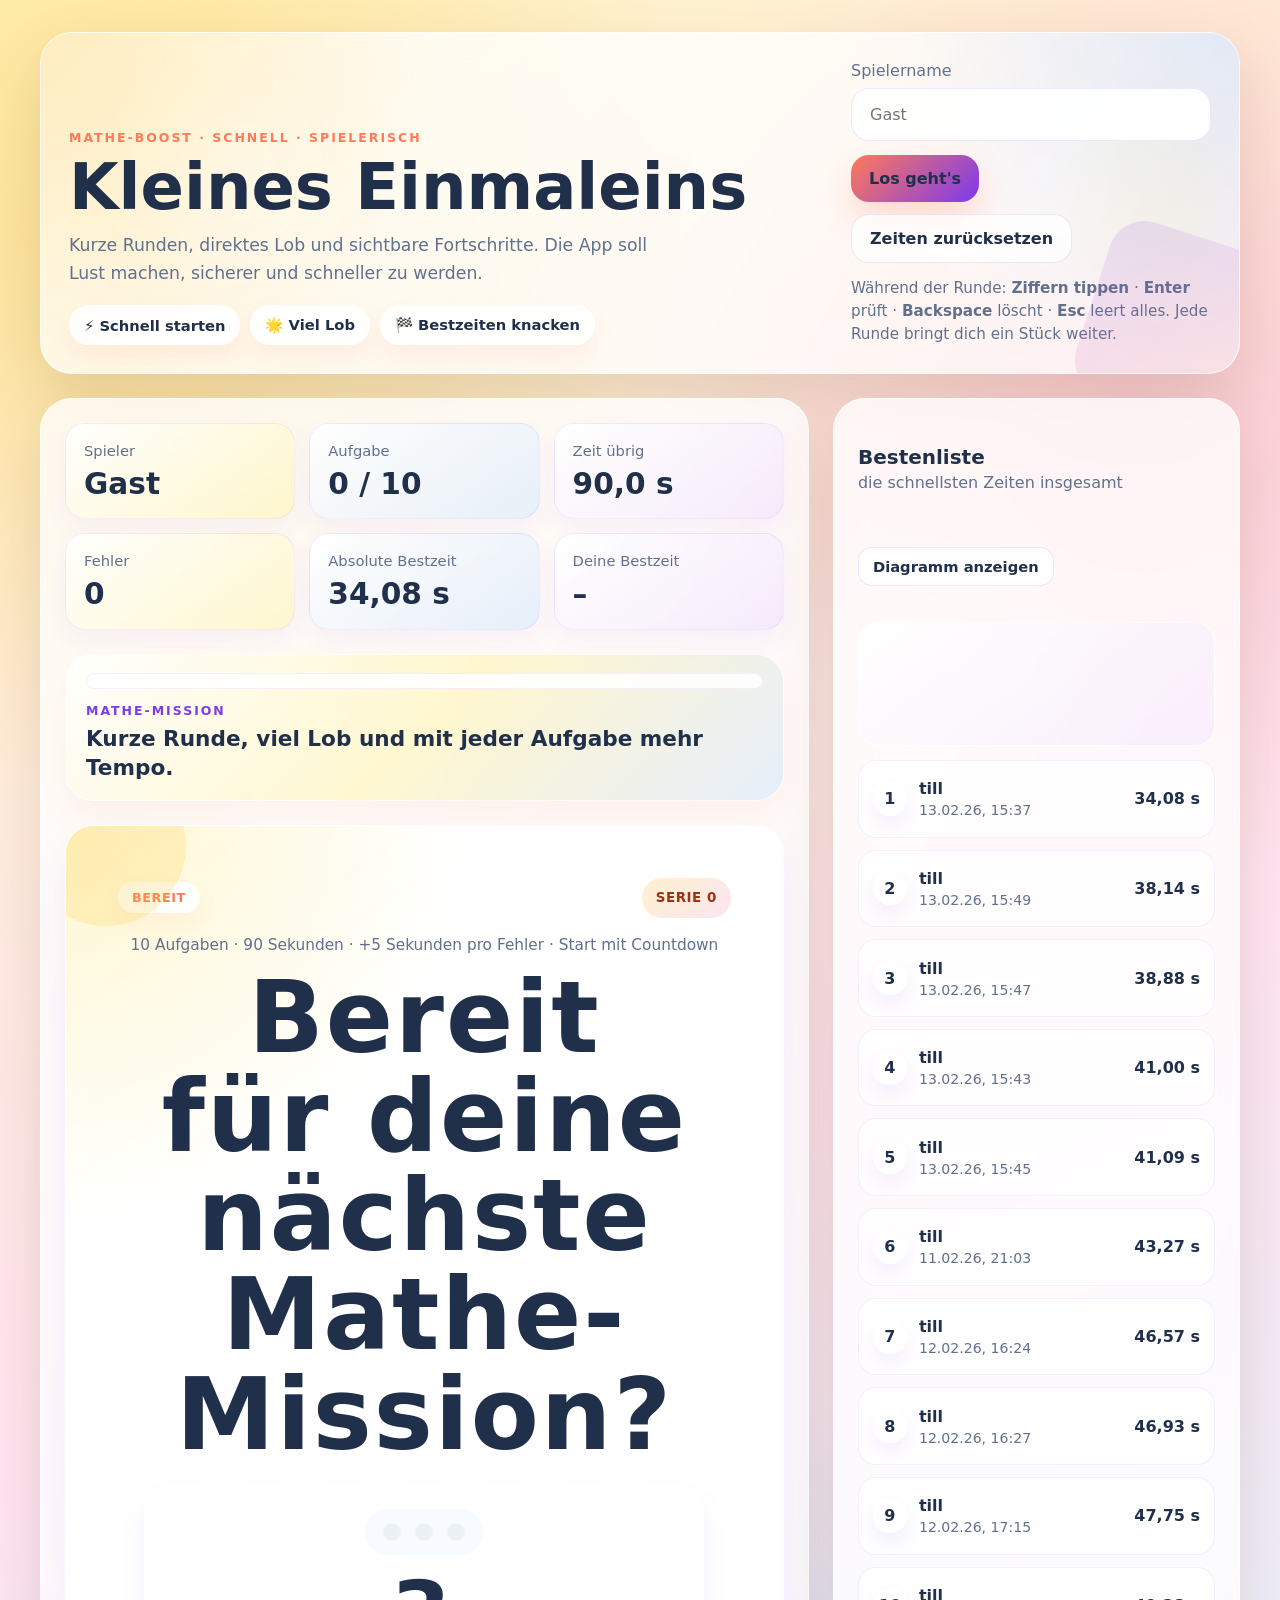
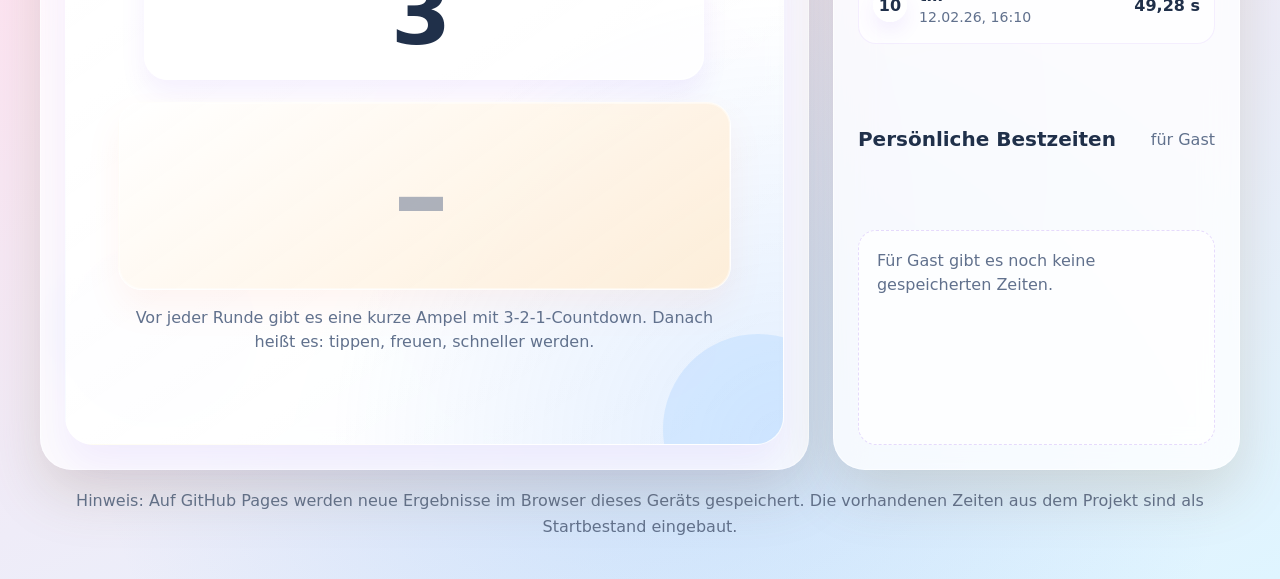
==== commit 32b3ed2b: "Die rechte Seite ist jetzt auf genau zwei Bereiche reduziert: Bestenliste und persönliche Bestzeiten" ====
--- a/index.html
+++ b/index.html
@@ -100,7 +100,7 @@
           </div>
         </section>
 
-        <div class="game-surface">
+        <div class="game-surface" id="gameSurface">
           <div class="surface-topline">
             <span class="mode-pill" id="modePill">Bereit</span>
             <span class="streak-pill" id="streakPill">Serie 0</span>
@@ -160,8 +160,8 @@
         <section class="stack-section" id="bestenliste">
           <div class="section-header">
             <div class="section-heading">
-              <h2>Top 10</h2>
-              <span>alle gespeicherten Zeiten</span>
+              <h2>Bestenliste</h2>
+              <span>die schnellsten Zeiten insgesamt</span>
             </div>
             <button id="toggleChartButton" class="secondary section-action" type="button" aria-expanded="false" aria-controls="chartPanel">
               Diagramm anzeigen
@@ -173,18 +173,10 @@
 
         <section class="stack-section">
           <div class="section-header">
-            <h2>Persönlich</h2>
+            <h2>Persönliche Bestzeiten</h2>
             <span id="personalSectionLabel">für Gast</span>
           </div>
           <ol class="ranking-list" id="personalList"></ol>
-        </section>
-
-        <section class="stack-section" id="verlauf">
-          <div class="section-header">
-            <h2>Verlauf</h2>
-            <span>letzte Runden</span>
-          </div>
-          <div class="history-list" id="historyList"></div>
         </section>
       </aside>
     </main>
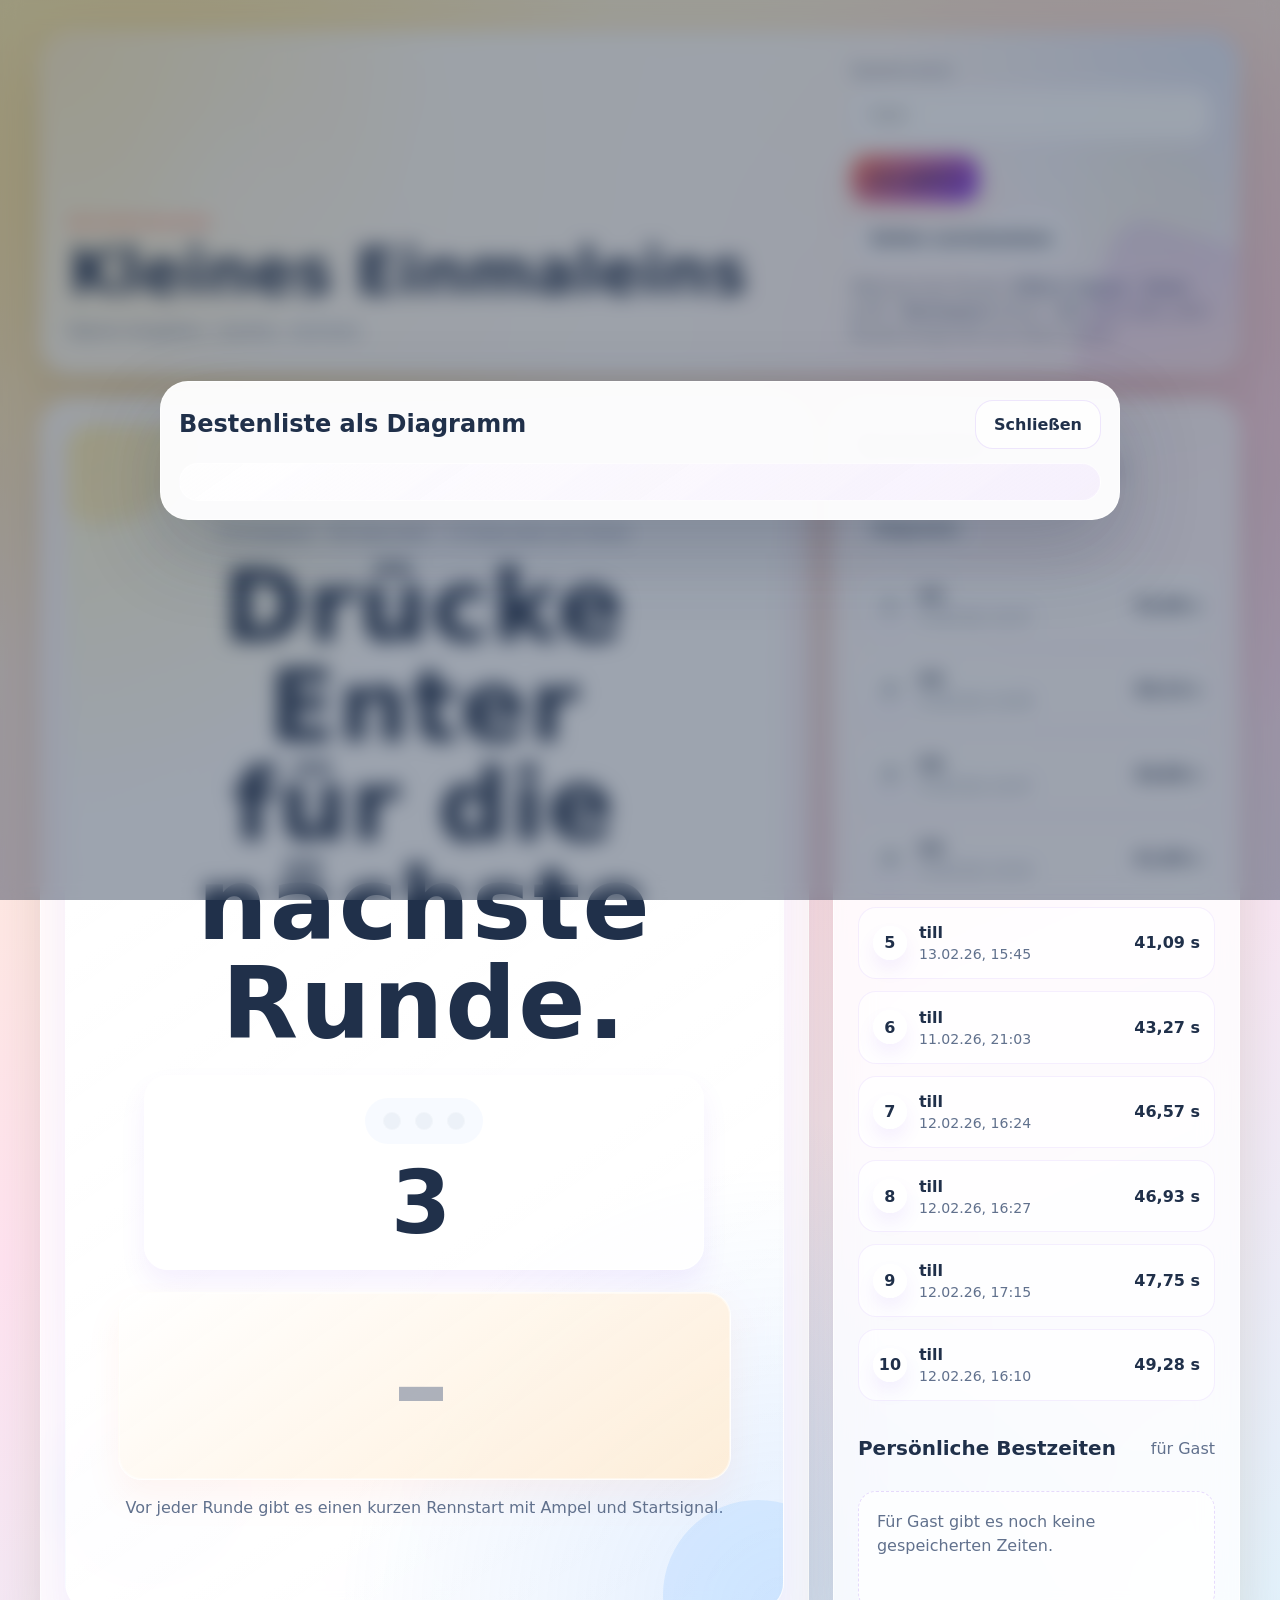
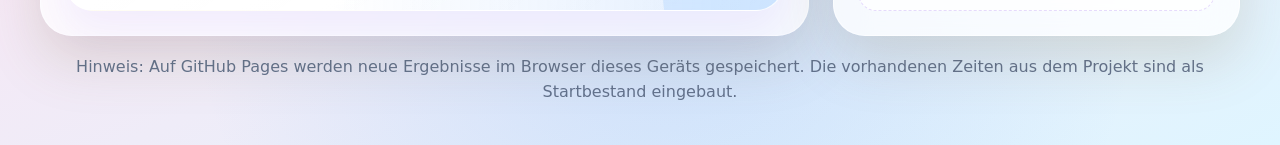
==== commit 6c3b5c99: "UI/UX verbessert" ====
--- a/index.html
+++ b/index.html
@@ -4,6 +4,7 @@
   <meta charset="UTF-8">
   <meta name="viewport" content="width=device-width, initial-scale=1.0">
   <title>Rechentrainer – Kleines Einmaleins</title>
+  <link rel="icon" href="./favicon.svg" type="image/svg+xml">
   <link rel="stylesheet" href="./styles.css">
 </head>
 <body>
@@ -14,18 +15,9 @@
   <div class="app-shell">
     <section class="panel intro-panel">
       <div class="intro-copy">
-        <p class="eyebrow">Mathe-Boost · schnell · spielerisch</p>
+        <p class="eyebrow">Rechentrainer</p>
         <h1>Kleines Einmaleins</h1>
-        <p class="lead">
-          Kurze Runden, direktes Lob und sichtbare Fortschritte.
-          Die App soll Lust machen, sicherer und schneller zu werden.
-        </p>
-
-        <div class="hero-tags" aria-label="Stärken der App">
-          <span class="hero-tag">⚡ Schnell starten</span>
-          <span class="hero-tag">🌟 Viel Lob</span>
-          <span class="hero-tag">🏁 Bestzeiten knacken</span>
-        </div>
+        <p class="lead">Name eingeben, starten, rechnen.</p>
       </div>
 
       <div class="intro-actions">
@@ -57,54 +49,8 @@
       <section class="panel game-panel" aria-labelledby="spielbereich-title">
         <div class="sr-only" id="spielbereich-title">Spielbereich</div>
 
-        <div class="stats-grid">
-          <article class="stat-card">
-            <span class="stat-label">Spieler</span>
-            <strong class="stat-value" id="playerStat">Gast</strong>
-          </article>
-
-          <article class="stat-card">
-            <span class="stat-label">Aufgabe</span>
-            <strong class="stat-value" id="progressStat">0 / 10</strong>
-          </article>
-
-          <article class="stat-card">
-            <span class="stat-label">Zeit übrig</span>
-            <strong class="stat-value" id="timeStat">90,0 s</strong>
-          </article>
-
-          <article class="stat-card">
-            <span class="stat-label">Fehler</span>
-            <strong class="stat-value" id="errorsStat">0</strong>
-          </article>
-
-          <article class="stat-card">
-            <span class="stat-label">Absolute Bestzeit</span>
-            <strong class="stat-value" id="overallBestStat">–</strong>
-          </article>
-
-          <article class="stat-card">
-            <span class="stat-label">Deine Bestzeit</span>
-            <strong class="stat-value" id="personalBestStat">–</strong>
-          </article>
-        </div>
-
-        <section class="motivation-strip" aria-label="Motivation und Fortschritt">
-          <div class="progress-track" aria-hidden="true">
-            <div class="progress-fill" id="progressFill"></div>
-          </div>
-
-          <div class="motivation-card">
-            <span class="motivation-kicker" id="motivationKicker">Bereit für die nächste Mission?</span>
-            <strong class="motivation-text" id="motivationText">Sammle 10 richtige Antworten und jag deine Bestzeit.</strong>
-          </div>
-        </section>
-
         <div class="game-surface" id="gameSurface">
-          <div class="surface-topline">
-            <span class="mode-pill" id="modePill">Bereit</span>
-            <span class="streak-pill" id="streakPill">Serie 0</span>
-          </div>
+          <span class="mode-pill" id="modePill">Bereit</span>
           <p class="question-label" id="questionLabel">10 Aufgaben · 90 Sekunden · +5 Sekunden pro Fehler</p>
           <h2 class="question-text" id="questionText">Drücke Enter für die nächste Runde.</h2>
 
@@ -163,11 +109,10 @@
               <h2>Bestenliste</h2>
               <span>die schnellsten Zeiten insgesamt</span>
             </div>
-            <button id="toggleChartButton" class="secondary section-action" type="button" aria-expanded="false" aria-controls="chartPanel">
-              Diagramm anzeigen
+            <button id="toggleChartButton" class="secondary section-action" type="button" aria-expanded="false" aria-controls="chartModal">
+              Diagramm
             </button>
           </div>
-          <div class="chart-panel" id="chartPanel" hidden></div>
           <ol class="ranking-list" id="topList"></ol>
         </section>
 
@@ -181,6 +126,16 @@
       </aside>
     </main>
 
+    <div class="modal" id="chartModal" hidden>
+      <div class="modal-dialog" role="dialog" aria-modal="true" aria-labelledby="chartModalTitle">
+        <div class="modal-header">
+          <h2 id="chartModalTitle">Bestenliste als Diagramm</h2>
+          <button id="closeChartButton" class="secondary modal-close" type="button">Schließen</button>
+        </div>
+        <div class="chart-panel chart-modal-content" id="chartModalContent"></div>
+      </div>
+    </div>
+
     <p class="storage-note">
       Hinweis: Auf GitHub Pages werden neue Ergebnisse im Browser dieses Geräts gespeichert.
       Die vorhandenen Zeiten aus dem Projekt sind als Startbestand eingebaut.
--- a/styles.css
+++ b/styles.css
@@ -244,6 +244,13 @@
   transform: translateY(0);
 }
 
+button:disabled {
+  opacity: 0.55;
+  cursor: not-allowed;
+  transform: none;
+  box-shadow: none;
+}
+
 button.primary {
   background: linear-gradient(135deg, var(--accent), var(--accent-strong));
   box-shadow: 0 16px 32px rgba(255, 122, 89, 0.24);
@@ -273,7 +280,7 @@
 
 .game-panel {
   display: grid;
-  gap: 24px;
+  gap: 18px;
 }
 
 .stats-grid {
@@ -481,6 +488,17 @@
   box-shadow: 0 14px 26px rgba(124, 58, 237, 0.08);
 }
 
+.countdown-panel[data-phase="green"] {
+  background: linear-gradient(145deg, rgba(240, 253, 244, 0.98), rgba(220, 252, 231, 0.94));
+  border-color: rgba(34, 197, 94, 0.28);
+  box-shadow: 0 18px 34px rgba(34, 197, 94, 0.22);
+}
+
+.countdown-panel[data-phase="green"] .traffic-light {
+  background: rgba(220, 252, 231, 0.9);
+  box-shadow: inset 0 0 0 1px rgba(34, 197, 94, 0.16);
+}
+
 .traffic-light {
   display: inline-grid;
   grid-auto-flow: column;
@@ -523,7 +541,10 @@
 
 .traffic-light[data-phase="green"] .traffic-bulb.green {
   background: #34d399;
-  box-shadow: 0 0 18px rgba(52, 211, 153, 0.42);
+  box-shadow:
+    0 0 0 10px rgba(34, 197, 94, 0.16),
+    0 0 28px rgba(52, 211, 153, 0.58);
+  transform: scale(1.22);
 }
 
 .countdown-value {
@@ -536,6 +557,7 @@
 
 .countdown-panel[data-phase="green"] .countdown-value {
   color: var(--success);
+  text-shadow: 0 0 18px rgba(34, 197, 94, 0.24);
 }
 
 .answer-board {
@@ -710,6 +732,50 @@
   gap: 14px;
 }
 
+.chart-modal-content {
+  max-height: min(70vh, 760px);
+  overflow: auto;
+}
+
+body.modal-open {
+  overflow: hidden;
+}
+
+.modal {
+  position: fixed;
+  inset: 0;
+  z-index: 30;
+  display: grid;
+  place-items: center;
+  padding: 20px;
+  background: rgba(32, 48, 74, 0.44);
+  backdrop-filter: blur(10px);
+}
+
+.modal-dialog {
+  width: min(960px, 100%);
+  max-height: calc(100vh - 40px);
+  overflow: auto;
+  padding: 18px;
+  border-radius: 28px;
+  background: rgba(255, 255, 255, 0.96);
+  border: 1px solid rgba(255, 255, 255, 0.84);
+  box-shadow: 0 30px 80px rgba(32, 48, 74, 0.24);
+}
+
+.modal-header {
+  display: flex;
+  align-items: center;
+  justify-content: space-between;
+  gap: 12px;
+  margin-bottom: 14px;
+  flex-wrap: wrap;
+}
+
+.modal-close {
+  white-space: nowrap;
+}
+
 .chart-copy,
 .chart-legend {
   color: var(--muted);
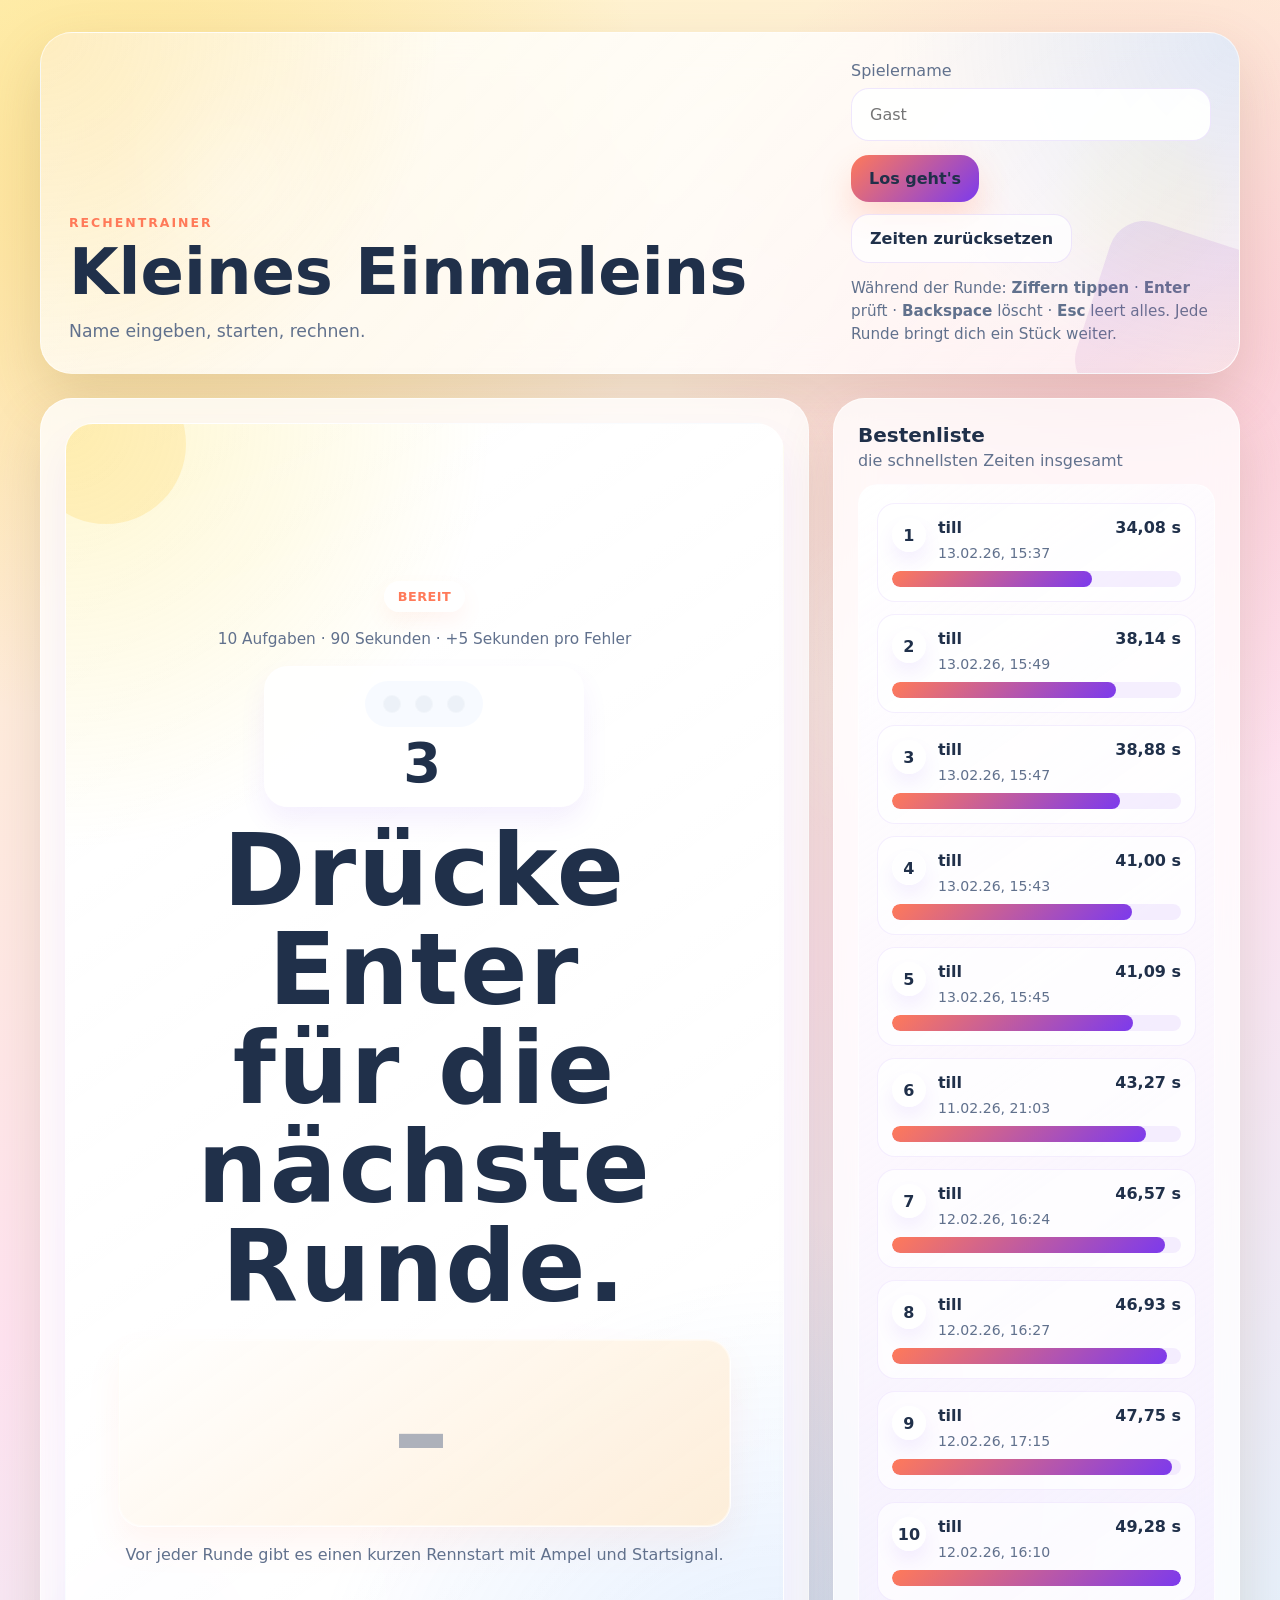
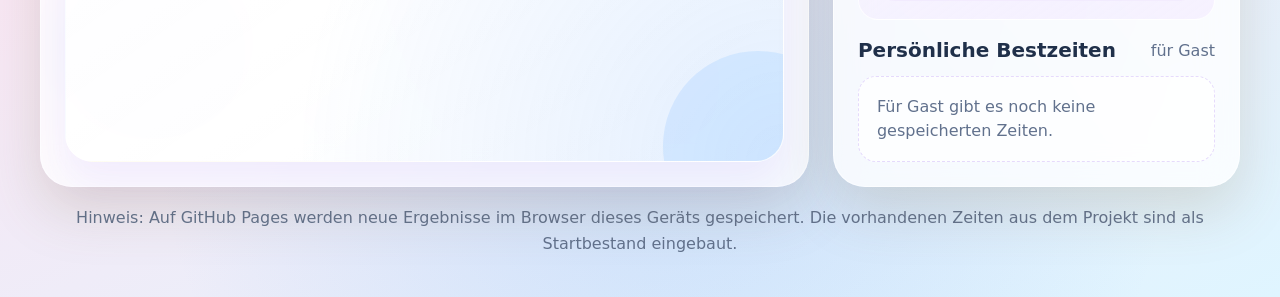
==== commit 0a0cf38c: "feat: optimiere Ampelstart mit Sound und integriere die Bestenliste als Diagramm" ====
--- a/index.html
+++ b/index.html
@@ -52,7 +52,6 @@
         <div class="game-surface" id="gameSurface">
           <span class="mode-pill" id="modePill">Bereit</span>
           <p class="question-label" id="questionLabel">10 Aufgaben · 90 Sekunden · +5 Sekunden pro Fehler</p>
-          <h2 class="question-text" id="questionText">Drücke Enter für die nächste Runde.</h2>
 
           <div class="countdown-panel" id="countdownPanel" hidden aria-live="assertive" aria-atomic="true">
             <div class="traffic-light" id="trafficLight" data-phase="red" aria-hidden="true">
@@ -62,6 +61,8 @@
             </div>
             <div class="countdown-value" id="countdownValue">3</div>
           </div>
+
+          <h2 class="question-text" id="questionText">Drücke Enter für die nächste Runde.</h2>
 
           <div class="answer-board placeholder" id="answerBoard" aria-live="polite">–</div>
 
@@ -109,11 +110,8 @@
               <h2>Bestenliste</h2>
               <span>die schnellsten Zeiten insgesamt</span>
             </div>
-            <button id="toggleChartButton" class="secondary section-action" type="button" aria-expanded="false" aria-controls="chartModal">
-              Diagramm
-            </button>
           </div>
-          <ol class="ranking-list" id="topList"></ol>
+          <div class="chart-panel" id="chartPanel"></div>
         </section>
 
         <section class="stack-section">
@@ -126,16 +124,6 @@
       </aside>
     </main>
 
-    <div class="modal" id="chartModal" hidden>
-      <div class="modal-dialog" role="dialog" aria-modal="true" aria-labelledby="chartModalTitle">
-        <div class="modal-header">
-          <h2 id="chartModalTitle">Bestenliste als Diagramm</h2>
-          <button id="closeChartButton" class="secondary modal-close" type="button">Schließen</button>
-        </div>
-        <div class="chart-panel chart-modal-content" id="chartModalContent"></div>
-      </div>
-    </div>
-
     <p class="storage-note">
       Hinweis: Auf GitHub Pages werden neue Ergebnisse im Browser dieses Geräts gespeichert.
       Die vorhandenen Zeiten aus dem Projekt sind als Startbestand eingebaut.
--- a/styles.css
+++ b/styles.css
@@ -473,30 +473,20 @@
   letter-spacing: 0.02em;
   font-weight: 900;
   text-wrap: balance;
+  min-height: 1em;
 }
 
 .countdown-panel {
-  margin-top: 22px;
-  padding: 22px 18px;
+  margin-top: 18px;
+  padding: 14px 16px;
   border-radius: 24px;
   background: rgba(255, 255, 255, 0.9);
   border: 1px solid rgba(255, 255, 255, 0.74);
   display: grid;
   justify-items: center;
-  gap: 16px;
-  width: min(100%, 560px);
+  gap: 10px;
+  width: min(100%, 320px);
   box-shadow: 0 14px 26px rgba(124, 58, 237, 0.08);
-}
-
-.countdown-panel[data-phase="green"] {
-  background: linear-gradient(145deg, rgba(240, 253, 244, 0.98), rgba(220, 252, 231, 0.94));
-  border-color: rgba(34, 197, 94, 0.28);
-  box-shadow: 0 18px 34px rgba(34, 197, 94, 0.22);
-}
-
-.countdown-panel[data-phase="green"] .traffic-light {
-  background: rgba(220, 252, 231, 0.9);
-  box-shadow: inset 0 0 0 1px rgba(34, 197, 94, 0.16);
 }
 
 .traffic-light {
@@ -541,14 +531,11 @@
 
 .traffic-light[data-phase="green"] .traffic-bulb.green {
   background: #34d399;
-  box-shadow:
-    0 0 0 10px rgba(34, 197, 94, 0.16),
-    0 0 28px rgba(52, 211, 153, 0.58);
-  transform: scale(1.22);
+  box-shadow: 0 0 18px rgba(52, 211, 153, 0.42);
 }
 
 .countdown-value {
-  font-size: clamp(2.8rem, 10vw, 5.4rem);
+  font-size: clamp(2rem, 7vw, 3.4rem);
   line-height: 1;
   font-weight: 900;
   letter-spacing: 0.08em;
@@ -556,8 +543,7 @@
 }
 
 .countdown-panel[data-phase="green"] .countdown-value {
-  color: var(--success);
-  text-shadow: 0 0 18px rgba(34, 197, 94, 0.24);
+  color: transparent;
 }
 
 .answer-board {
@@ -732,112 +718,37 @@
   gap: 14px;
 }
 
-.chart-modal-content {
-  max-height: min(70vh, 760px);
-  overflow: auto;
-}
-
-body.modal-open {
-  overflow: hidden;
-}
-
-.modal {
-  position: fixed;
-  inset: 0;
-  z-index: 30;
-  display: grid;
-  place-items: center;
-  padding: 20px;
-  background: rgba(32, 48, 74, 0.44);
-  backdrop-filter: blur(10px);
-}
-
-.modal-dialog {
-  width: min(960px, 100%);
-  max-height: calc(100vh - 40px);
-  overflow: auto;
-  padding: 18px;
-  border-radius: 28px;
-  background: rgba(255, 255, 255, 0.96);
-  border: 1px solid rgba(255, 255, 255, 0.84);
-  box-shadow: 0 30px 80px rgba(32, 48, 74, 0.24);
-}
-
-.modal-header {
+.chart-grid {
+  display: grid;
+  gap: 12px;
+}
+
+.chart-row {
+  display: grid;
+  gap: 10px;
+  padding: 14px;
+  border-radius: 18px;
+  background: var(--panel-soft);
+  border: 1px solid rgba(124, 58, 237, 0.08);
+}
+
+.chart-label {
+  display: grid;
+  gap: 4px;
+}
+
+.chart-title-row {
   display: flex;
-  align-items: center;
+  align-items: start;
+  gap: 12px;
+  flex: 1;
+}
+
+.chart-head {
+  display: flex;
+  align-items: start;
   justify-content: space-between;
   gap: 12px;
-  margin-bottom: 14px;
-  flex-wrap: wrap;
-}
-
-.modal-close {
-  white-space: nowrap;
-}
-
-.chart-copy,
-.chart-legend {
-  color: var(--muted);
-}
-
-.chart-copy {
-  line-height: 1.5;
-  font-size: 0.92rem;
-}
-
-.chart-legend {
-  display: flex;
-  flex-wrap: wrap;
-  gap: 12px;
-  font-size: 0.85rem;
-}
-
-.legend-chip {
-  display: inline-flex;
-  align-items: center;
-  gap: 8px;
-}
-
-.legend-chip::before {
-  content: "";
-  width: 10px;
-  height: 10px;
-  border-radius: 50%;
-  background: linear-gradient(135deg, var(--accent), var(--accent-strong));
-}
-
-.legend-chip.player::before {
-  background: linear-gradient(135deg, #fbbf24, #f59e0b);
-}
-
-.legend-chip.last::before {
-  background: linear-gradient(135deg, #34d399, #60a5fa);
-}
-
-.chart-grid {
-  display: grid;
-  gap: 12px;
-}
-
-.chart-row {
-  display: grid;
-  grid-template-columns: minmax(0, 190px) minmax(0, 1fr) auto;
-  gap: 14px;
-  align-items: center;
-}
-
-.chart-label {
-  display: grid;
-  gap: 4px;
-}
-
-.chart-rank {
-  font-size: 0.76rem;
-  letter-spacing: 0.08em;
-  text-transform: uppercase;
-  color: var(--muted);
-  font-weight: 700;
 }
 
 .chart-name {
@@ -862,6 +773,7 @@
 .chart-value {
   font-weight: 900;
   font-variant-numeric: tabular-nums;
+  white-space: nowrap;
 }
 
 .section-header h2 {
@@ -1171,9 +1083,14 @@
     min-height: 120px;
   }
 
-  .chart-row {
-    grid-template-columns: 1fr;
-    gap: 8px;
+  .chart-head {
+    flex-direction: column;
+    align-items: flex-start;
+    gap: 6px;
+  }
+
+  .chart-title-row {
+    width: 100%;
   }
 
   .chart-value {
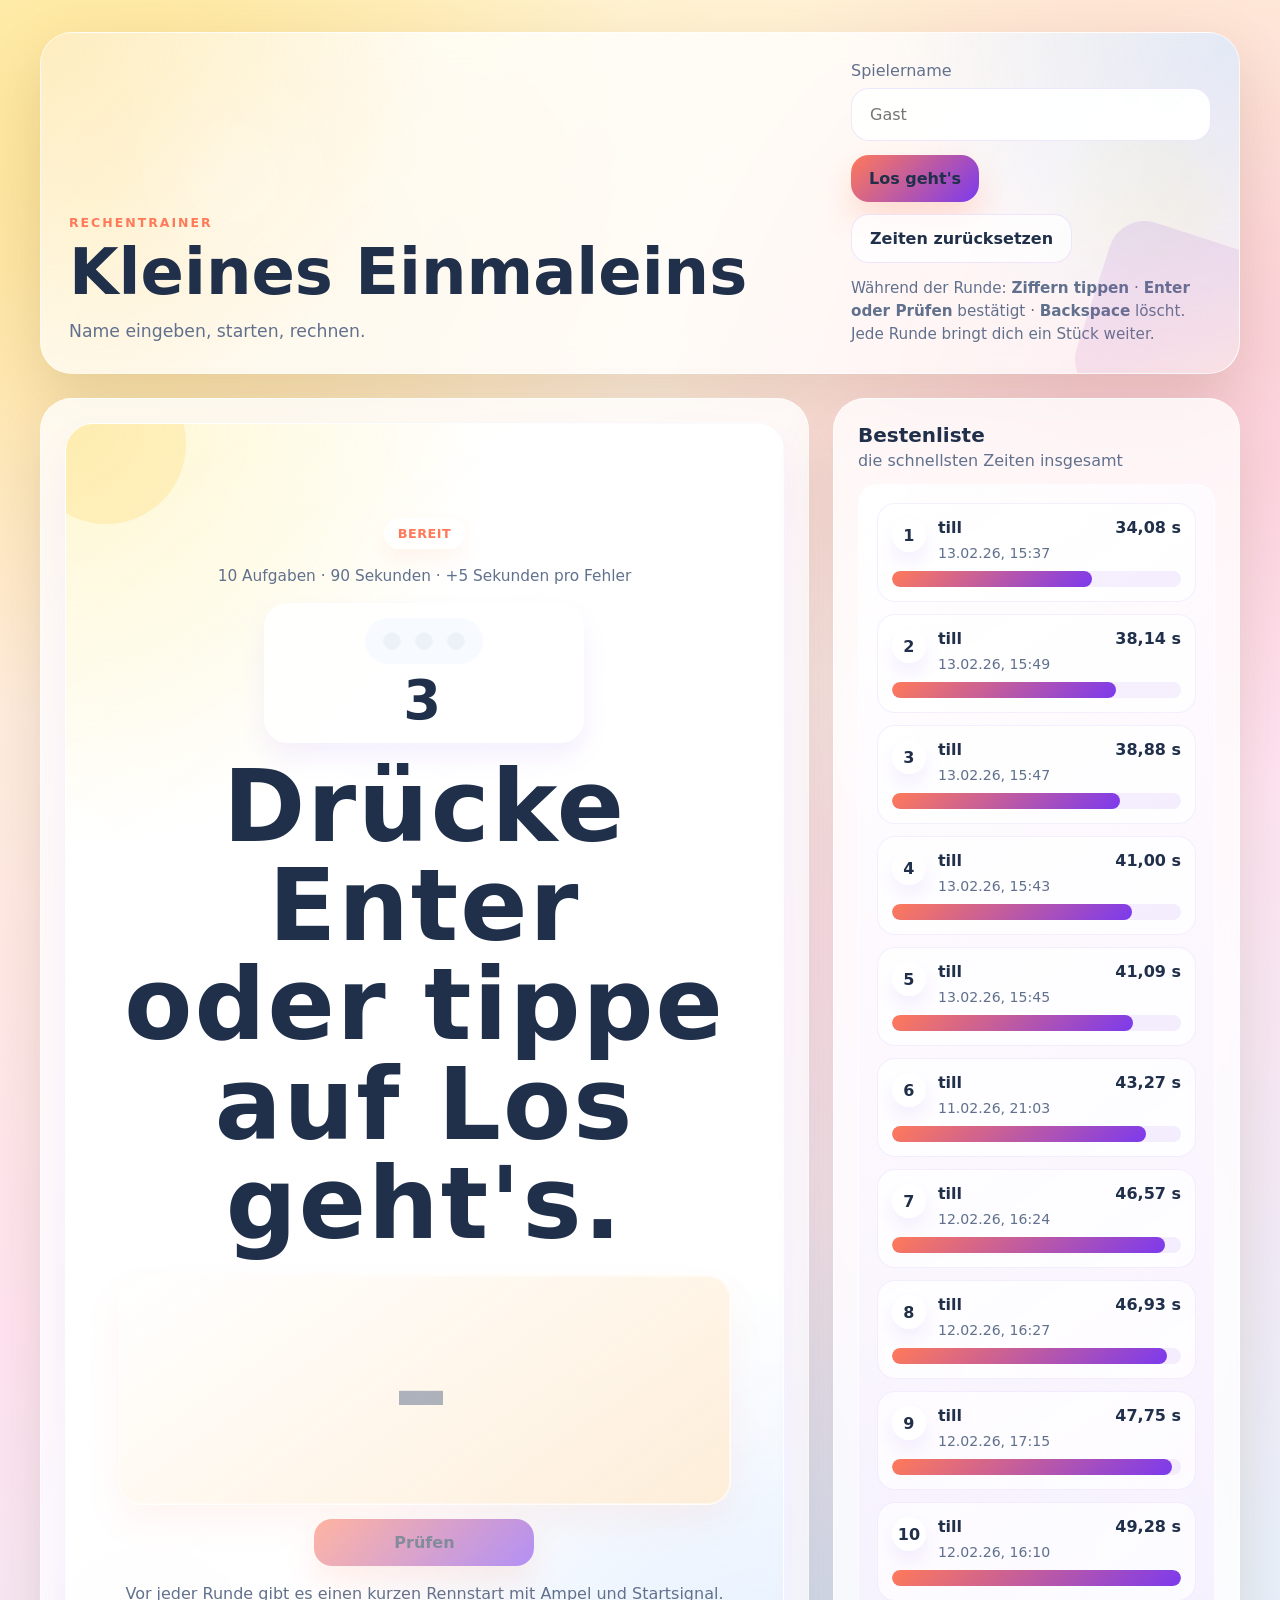
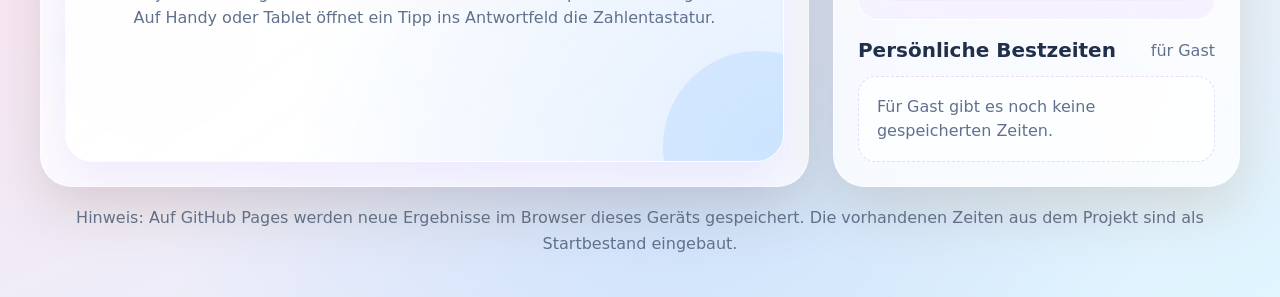
==== commit b9a96d65: "antwort kann jetzt ohne Tastatur eingegeben werden" ====
--- a/index.html
+++ b/index.html
@@ -39,7 +39,7 @@
         </div>
 
         <p class="controls-copy">
-          Während der Runde: <strong>Ziffern tippen</strong> · <strong>Enter</strong> prüft · <strong>Backspace</strong> löscht · <strong>Esc</strong> leert alles.
+          Während der Runde: <strong>Ziffern tippen</strong> · <strong>Enter oder Prüfen</strong> bestätigt · <strong>Backspace</strong> löscht.
           Jede Runde bringt dich ein Stück weiter.
         </p>
       </div>
@@ -62,11 +62,33 @@
             <div class="countdown-value" id="countdownValue">3</div>
           </div>
 
-          <h2 class="question-text" id="questionText">Drücke Enter für die nächste Runde.</h2>
+          <h2 class="question-text" id="questionText">Drücke Enter oder tippe auf Los geht's.</h2>
 
-          <div class="answer-board placeholder" id="answerBoard" aria-live="polite">–</div>
+          <div class="answer-board placeholder" id="answerBoard" aria-live="polite">
+            <label class="sr-only" for="answerInput">Antwort</label>
+            <input
+              id="answerInput"
+              class="answer-input"
+              type="text"
+              inputmode="numeric"
+              pattern="[0-9]*"
+              enterkeyhint="done"
+              maxlength="3"
+              autocomplete="off"
+              autocorrect="off"
+              autocapitalize="off"
+              spellcheck="false"
+              placeholder="–"
+              aria-label="Antwort eingeben"
+              readonly
+            >
+          </div>
 
-          <p class="hint" id="hintText">Der Cursor muss nicht in einem Feld stehen. Während der Runde werden Tasten überall auf der Seite erkannt.</p>
+          <div class="answer-actions" id="answerActions" hidden>
+            <button id="submitAnswerButton" class="primary answer-action" type="button">Prüfen</button>
+          </div>
+
+          <p class="hint" id="hintText">Auf Handy oder Tablet ins Antwortfeld tippen – dann öffnet sich die Zahlentastatur.</p>
           <p class="feedback" id="feedbackText" role="status" aria-live="polite"></p>
         </div>
 
--- a/styles.css
+++ b/styles.css
@@ -547,6 +547,7 @@
 }
 
 .answer-board {
+  position: relative;
   display: flex;
   align-items: center;
   justify-content: center;
@@ -562,10 +563,65 @@
   font-variant-numeric: tabular-nums;
   letter-spacing: 0.06em;
   box-shadow: 0 18px 34px rgba(255, 122, 89, 0.08), inset 0 0 0 1px rgba(255, 255, 255, 0.42);
+  transition: border-color 0.2s ease, box-shadow 0.2s ease, transform 0.2s ease;
 }
 
 .answer-board.placeholder {
   color: rgba(97, 113, 141, 0.52);
+}
+
+.answer-board:focus-within {
+  border-color: rgba(96, 165, 250, 0.9);
+  box-shadow:
+    0 18px 34px rgba(255, 122, 89, 0.08),
+    inset 0 0 0 1px rgba(255, 255, 255, 0.42),
+    0 0 0 4px rgba(96, 165, 250, 0.18);
+  transform: translateY(-1px);
+}
+
+.answer-input {
+  width: 100%;
+  min-height: inherit;
+  padding: 0;
+  border: 0;
+  background: transparent;
+  color: inherit;
+  font: inherit;
+  font-size: inherit;
+  font-weight: inherit;
+  font-variant-numeric: inherit;
+  letter-spacing: inherit;
+  text-align: center;
+  outline: none;
+  appearance: none;
+  caret-color: transparent;
+}
+
+.answer-input::placeholder {
+  color: rgba(97, 113, 141, 0.52);
+  opacity: 1;
+}
+
+.answer-input[readonly] {
+  cursor: default;
+  caret-color: transparent;
+}
+
+.answer-input::-webkit-outer-spin-button,
+.answer-input::-webkit-inner-spin-button {
+  margin: 0;
+  appearance: none;
+}
+
+.answer-actions {
+  display: flex;
+  justify-content: center;
+  width: min(100%, 720px);
+  margin-top: 14px;
+}
+
+.answer-action {
+  min-width: min(100%, 220px);
 }
 
 .hint {
